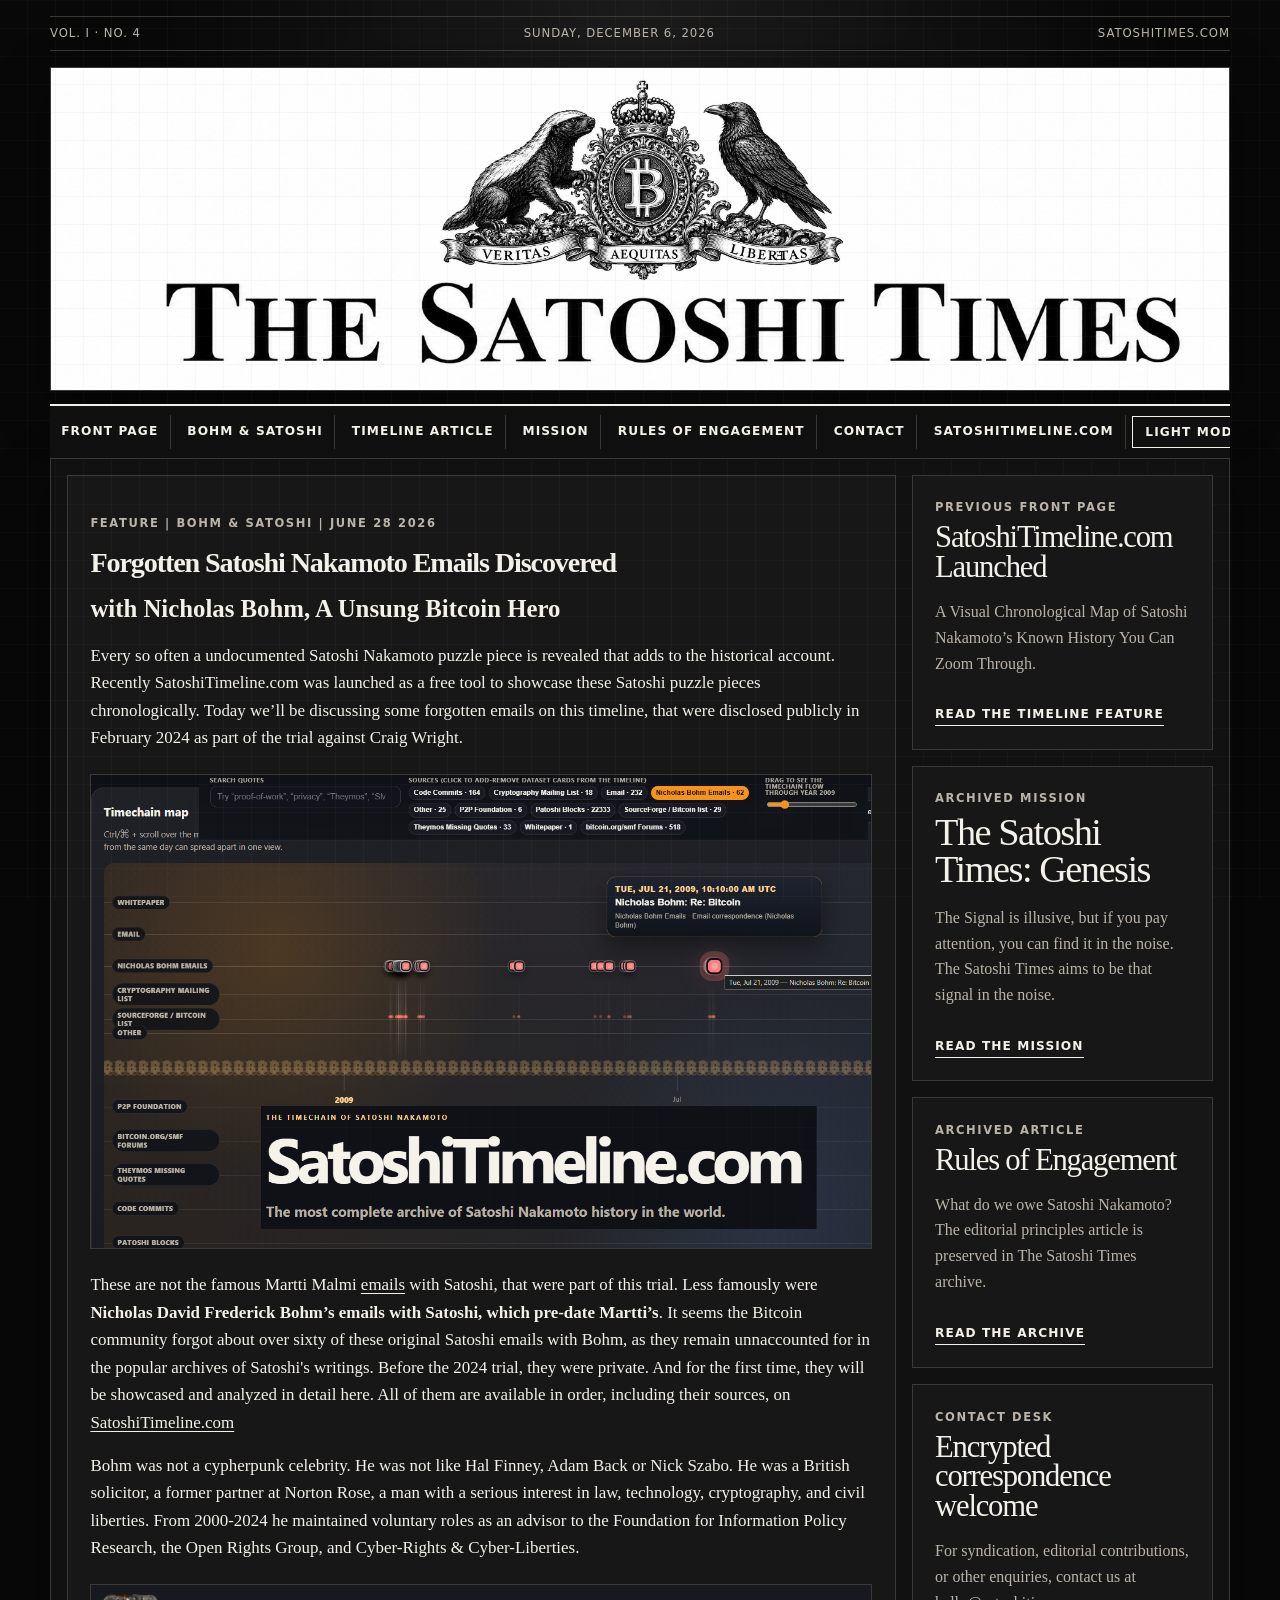
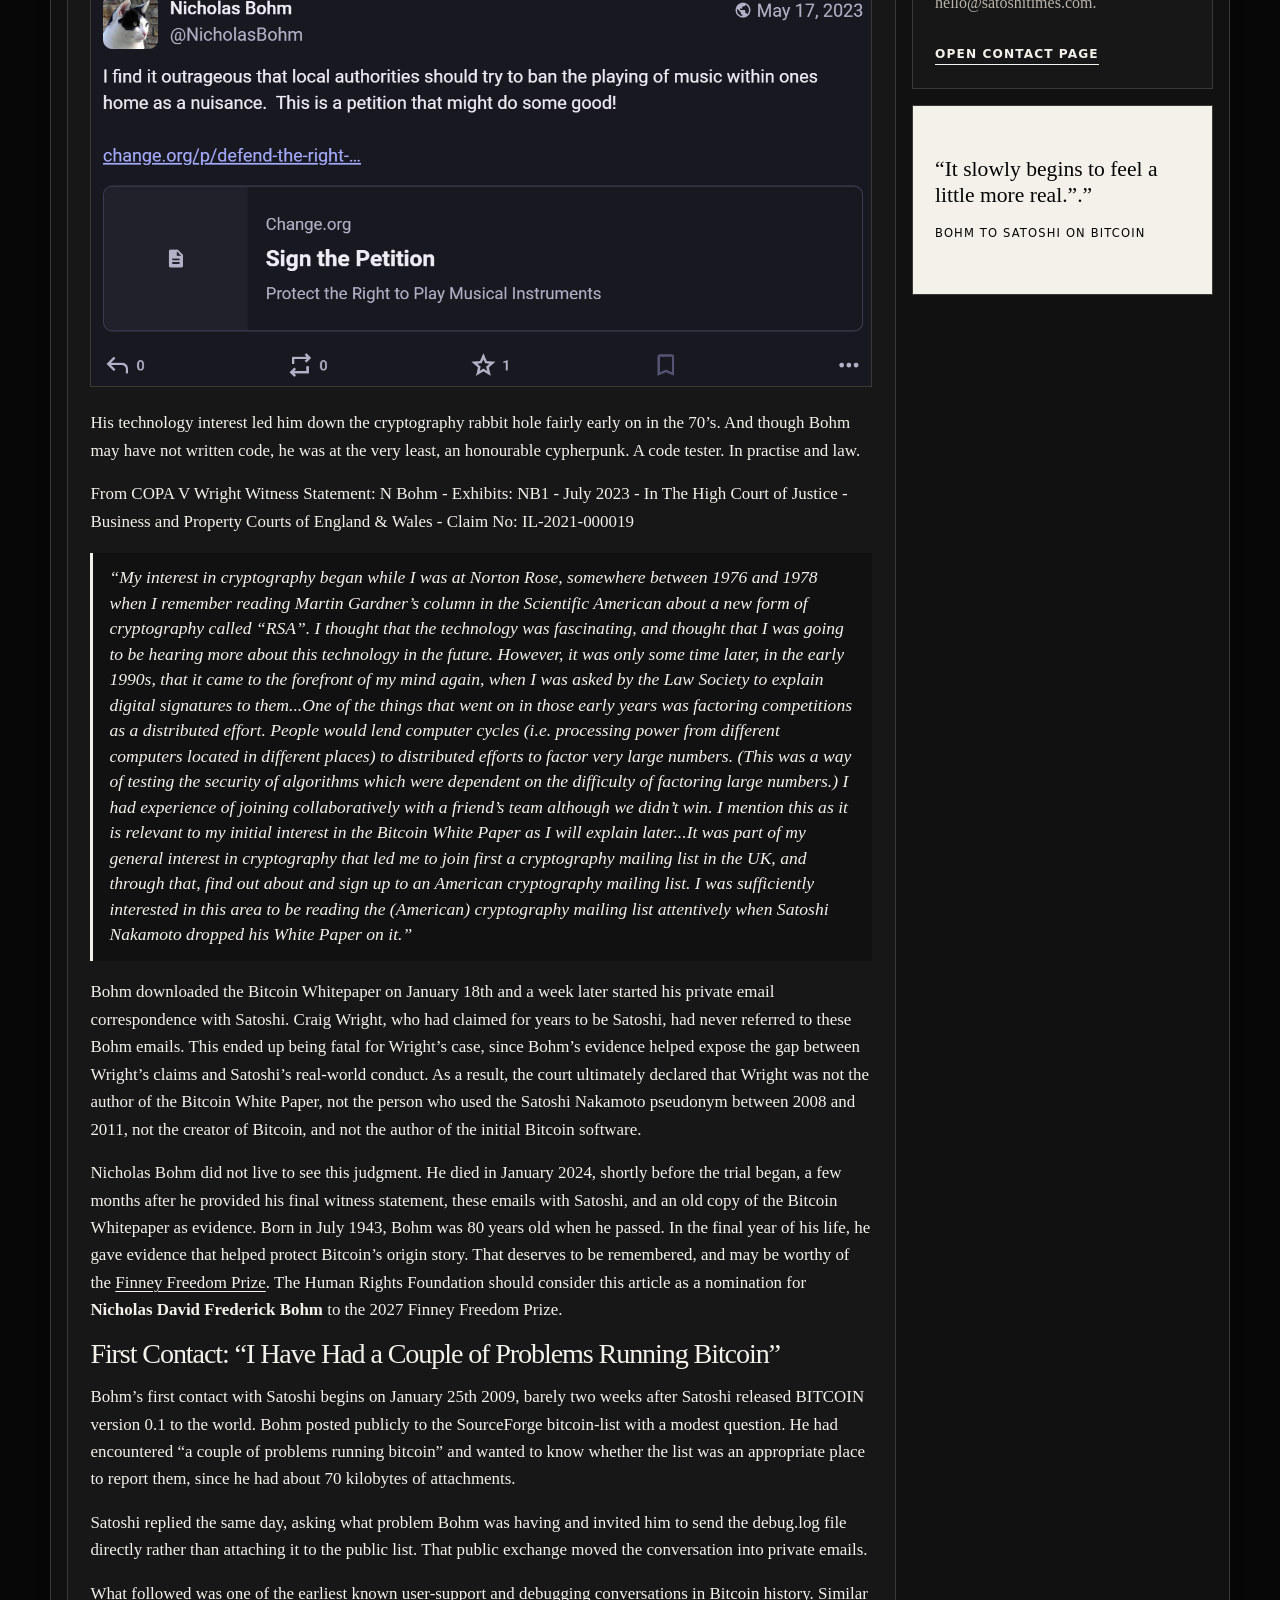
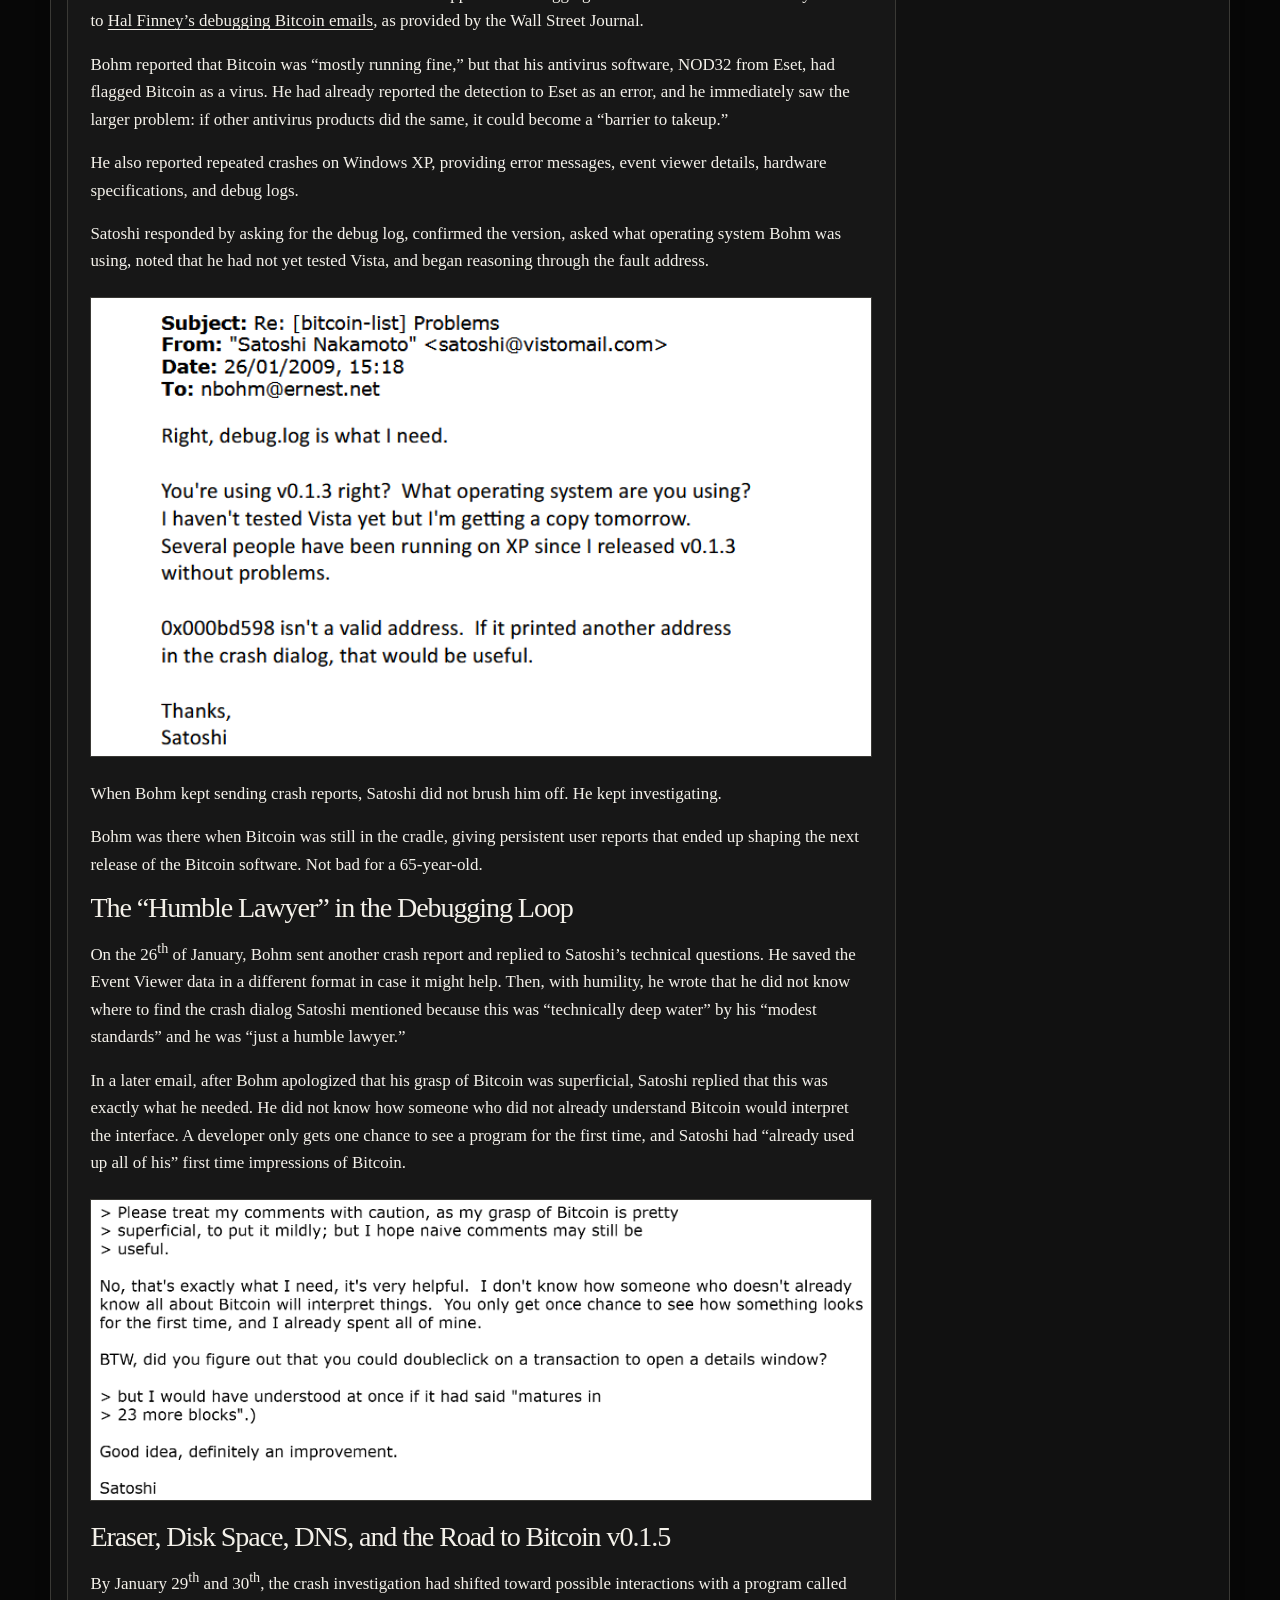
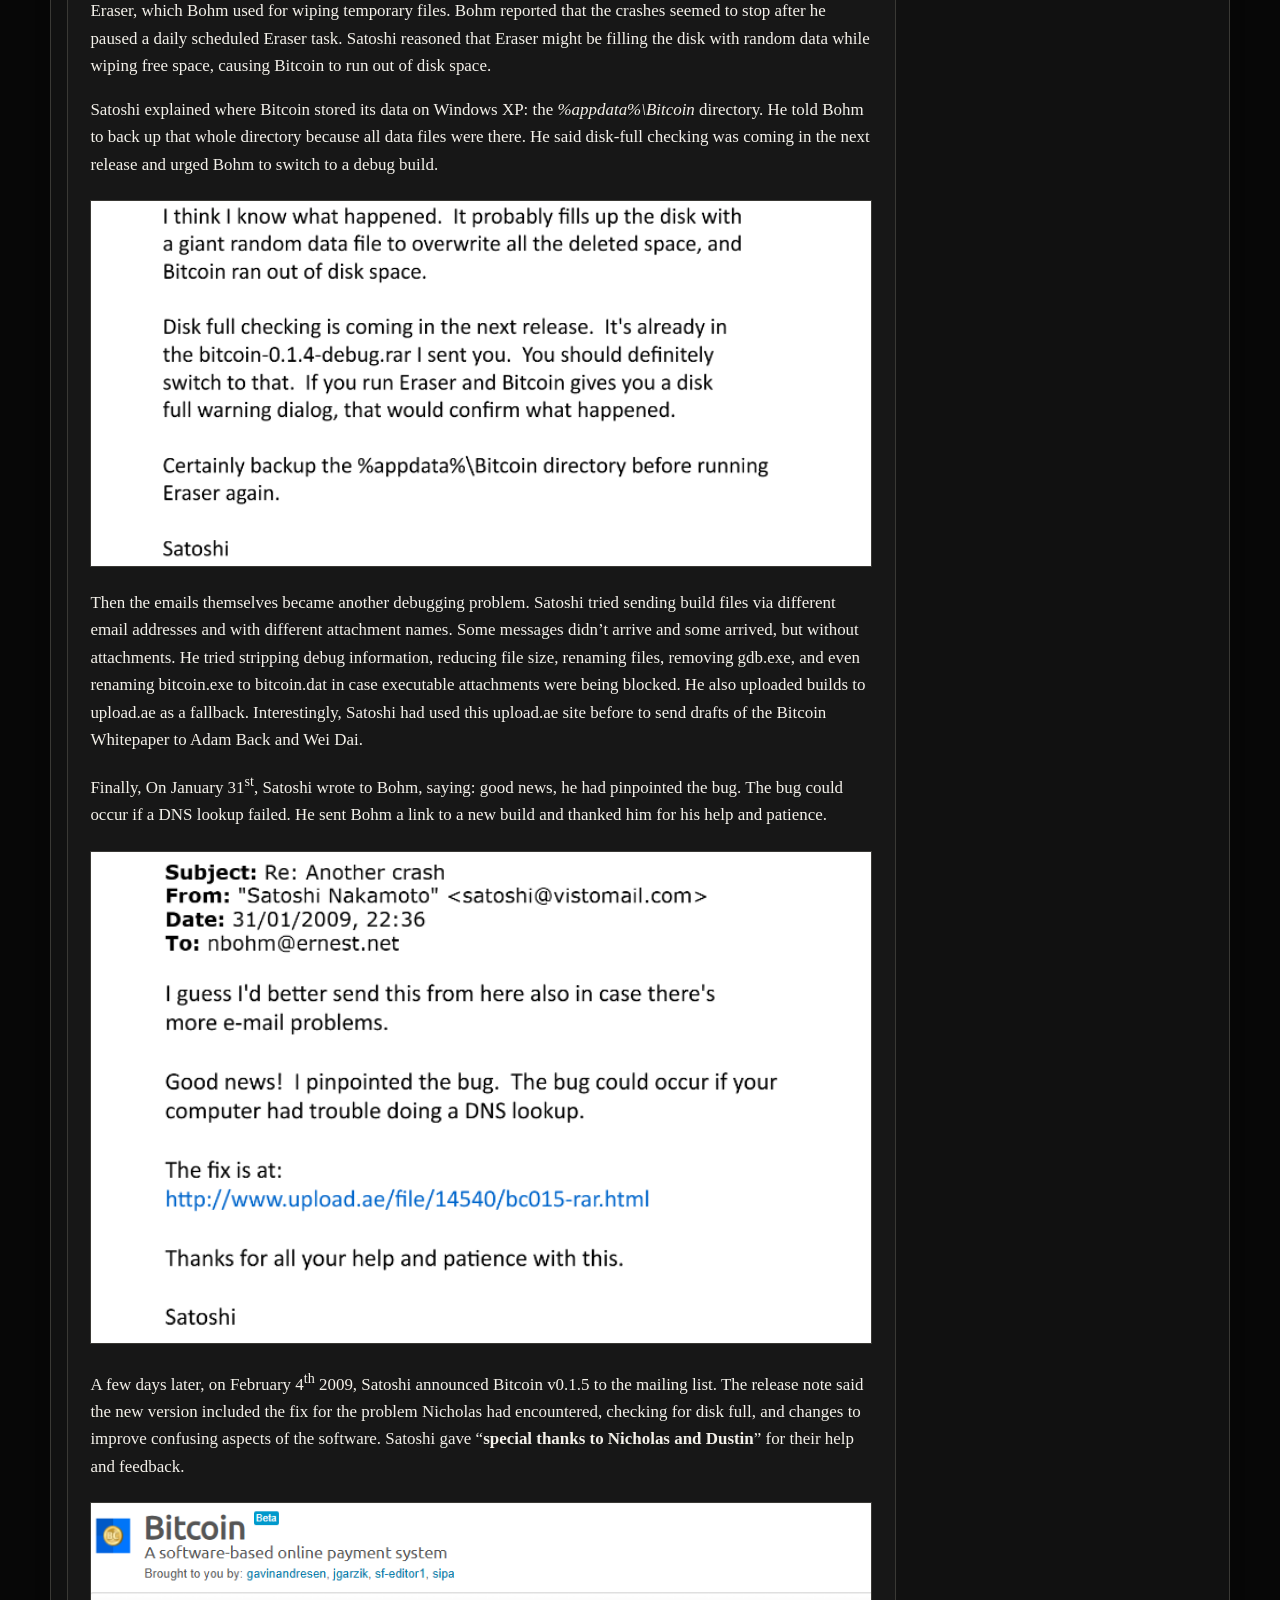
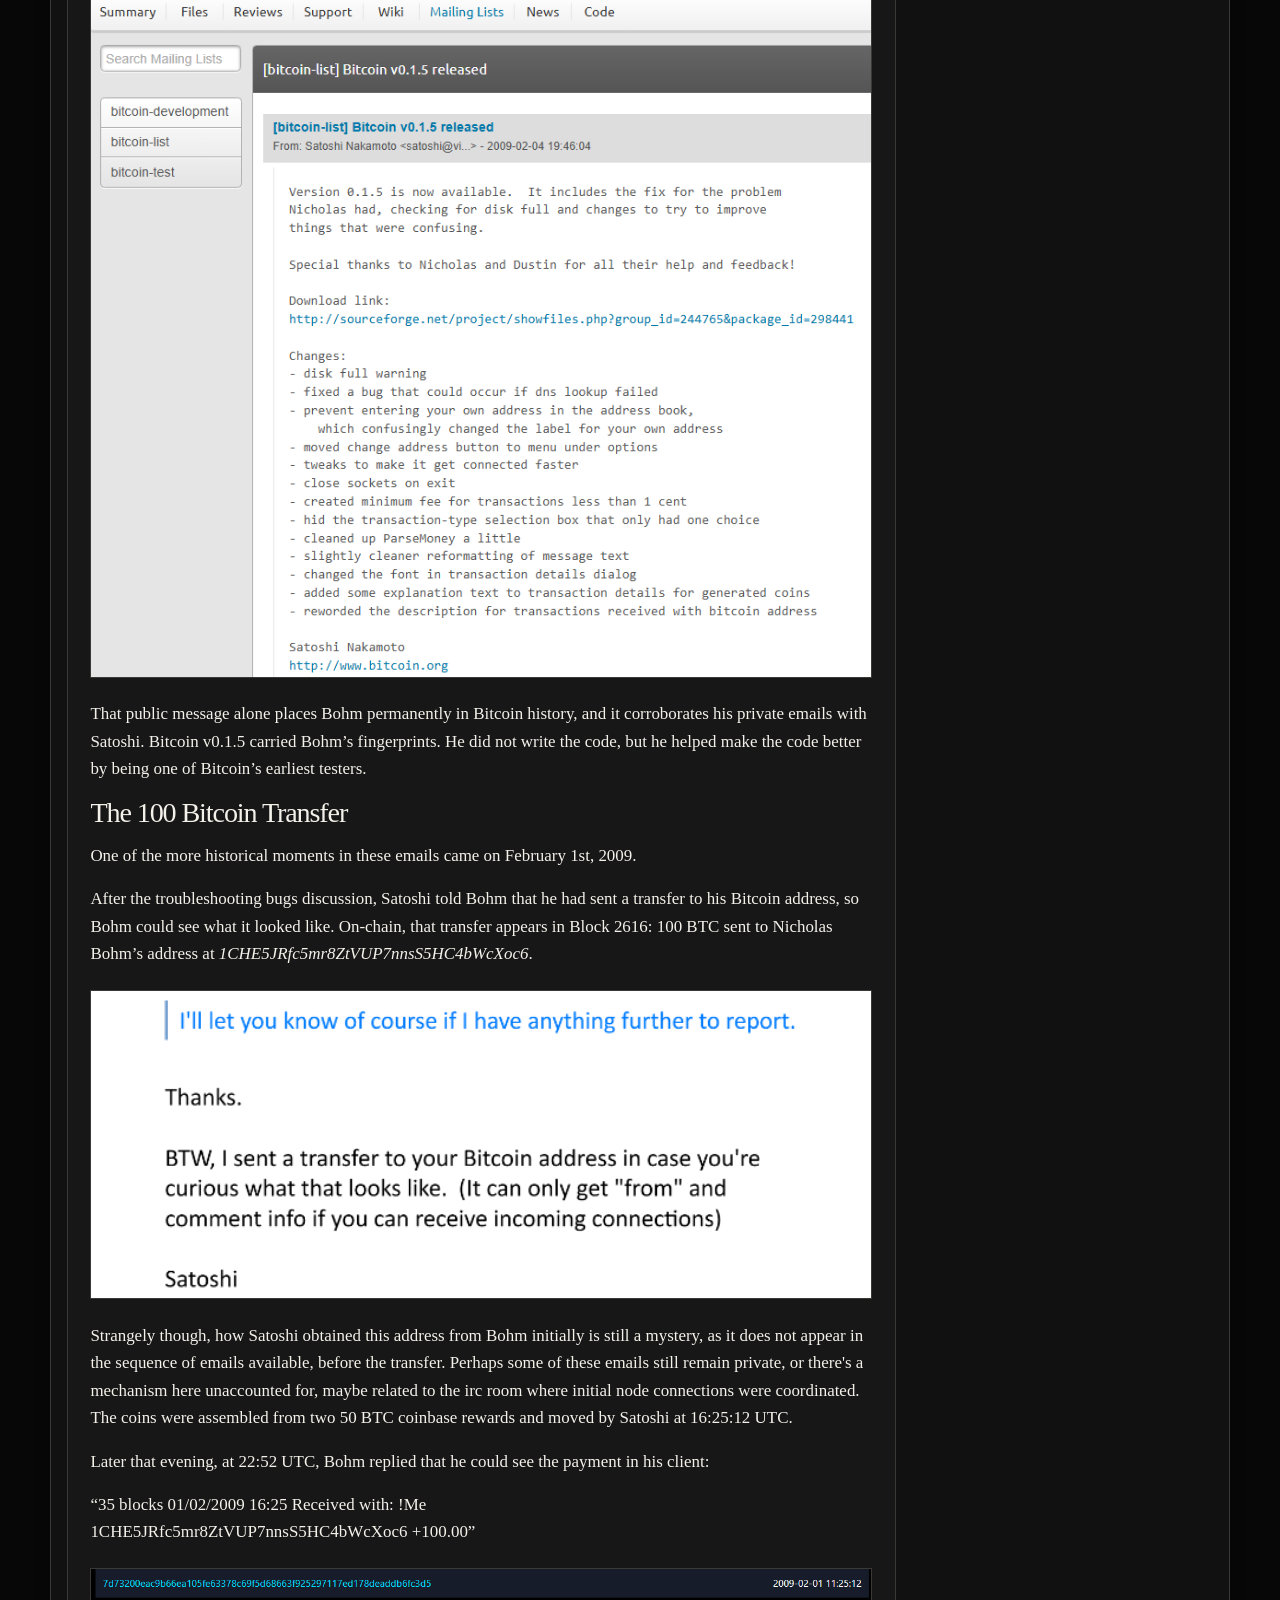
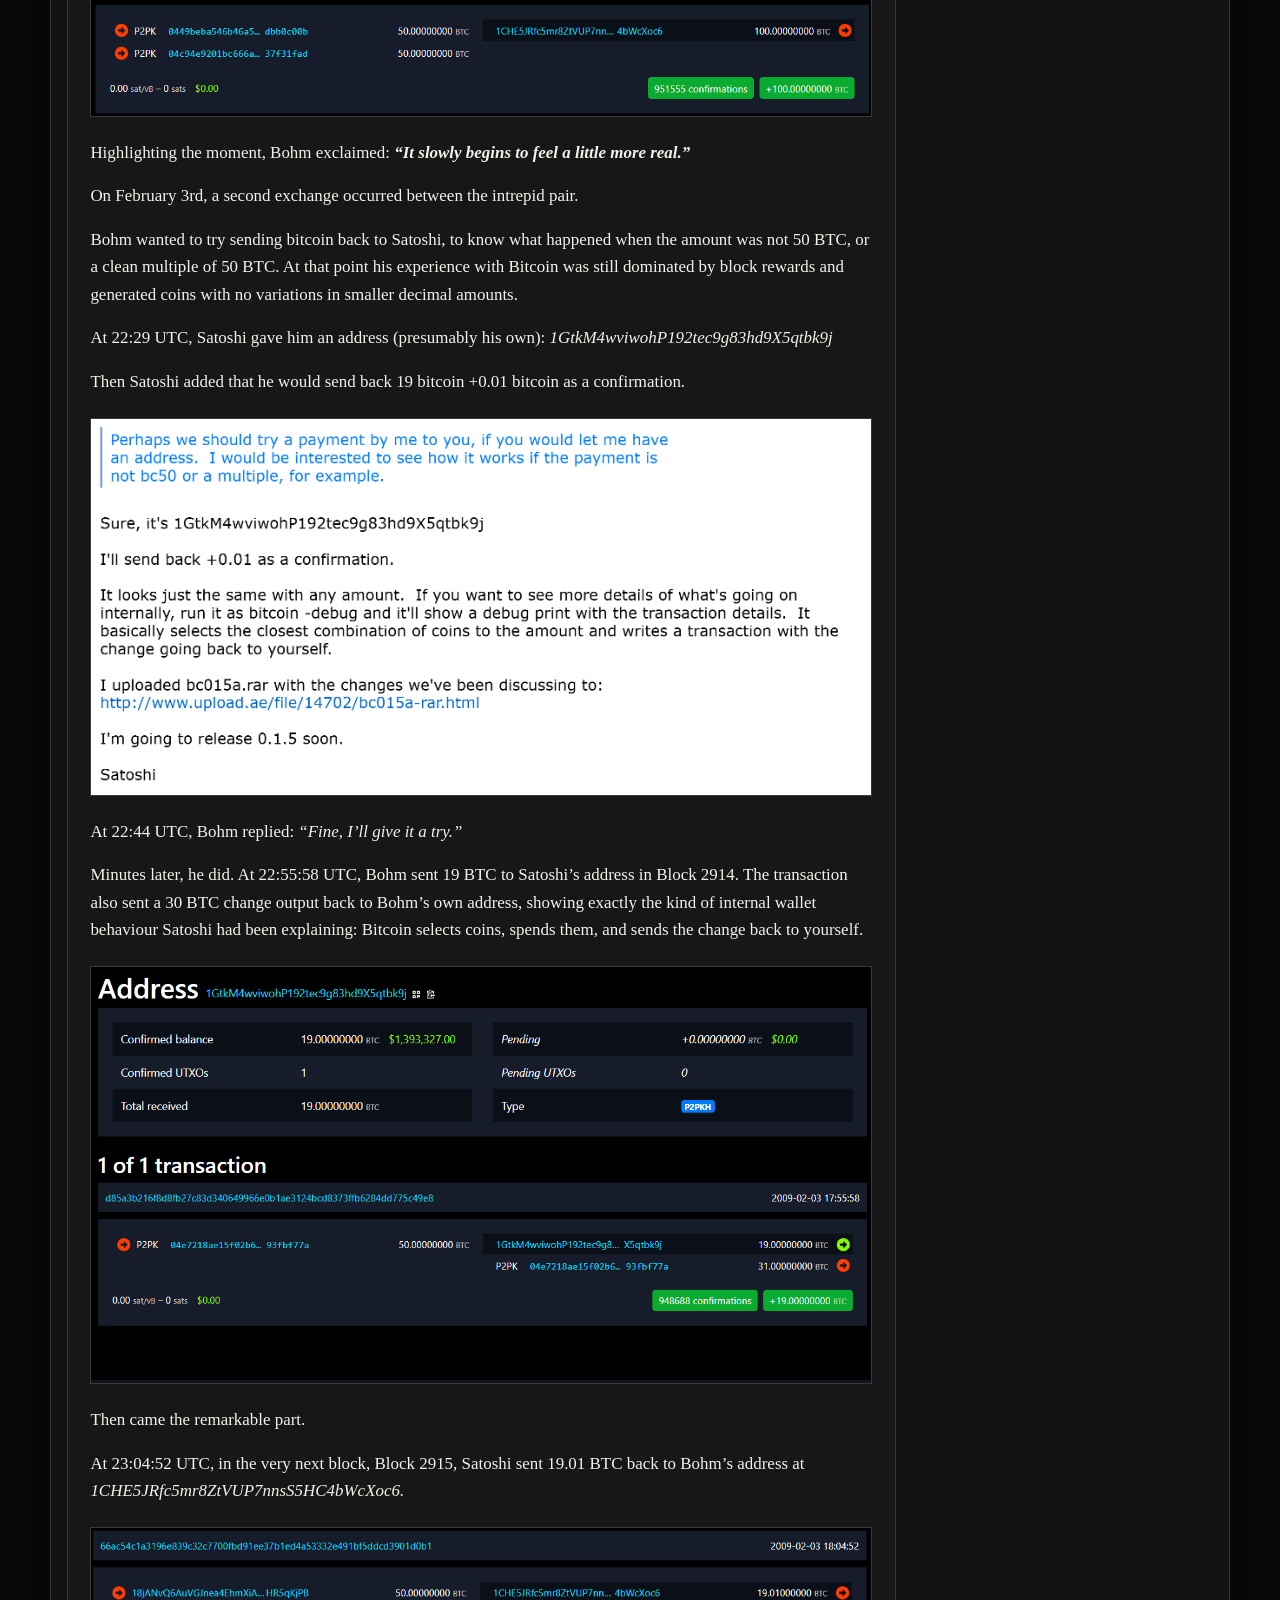
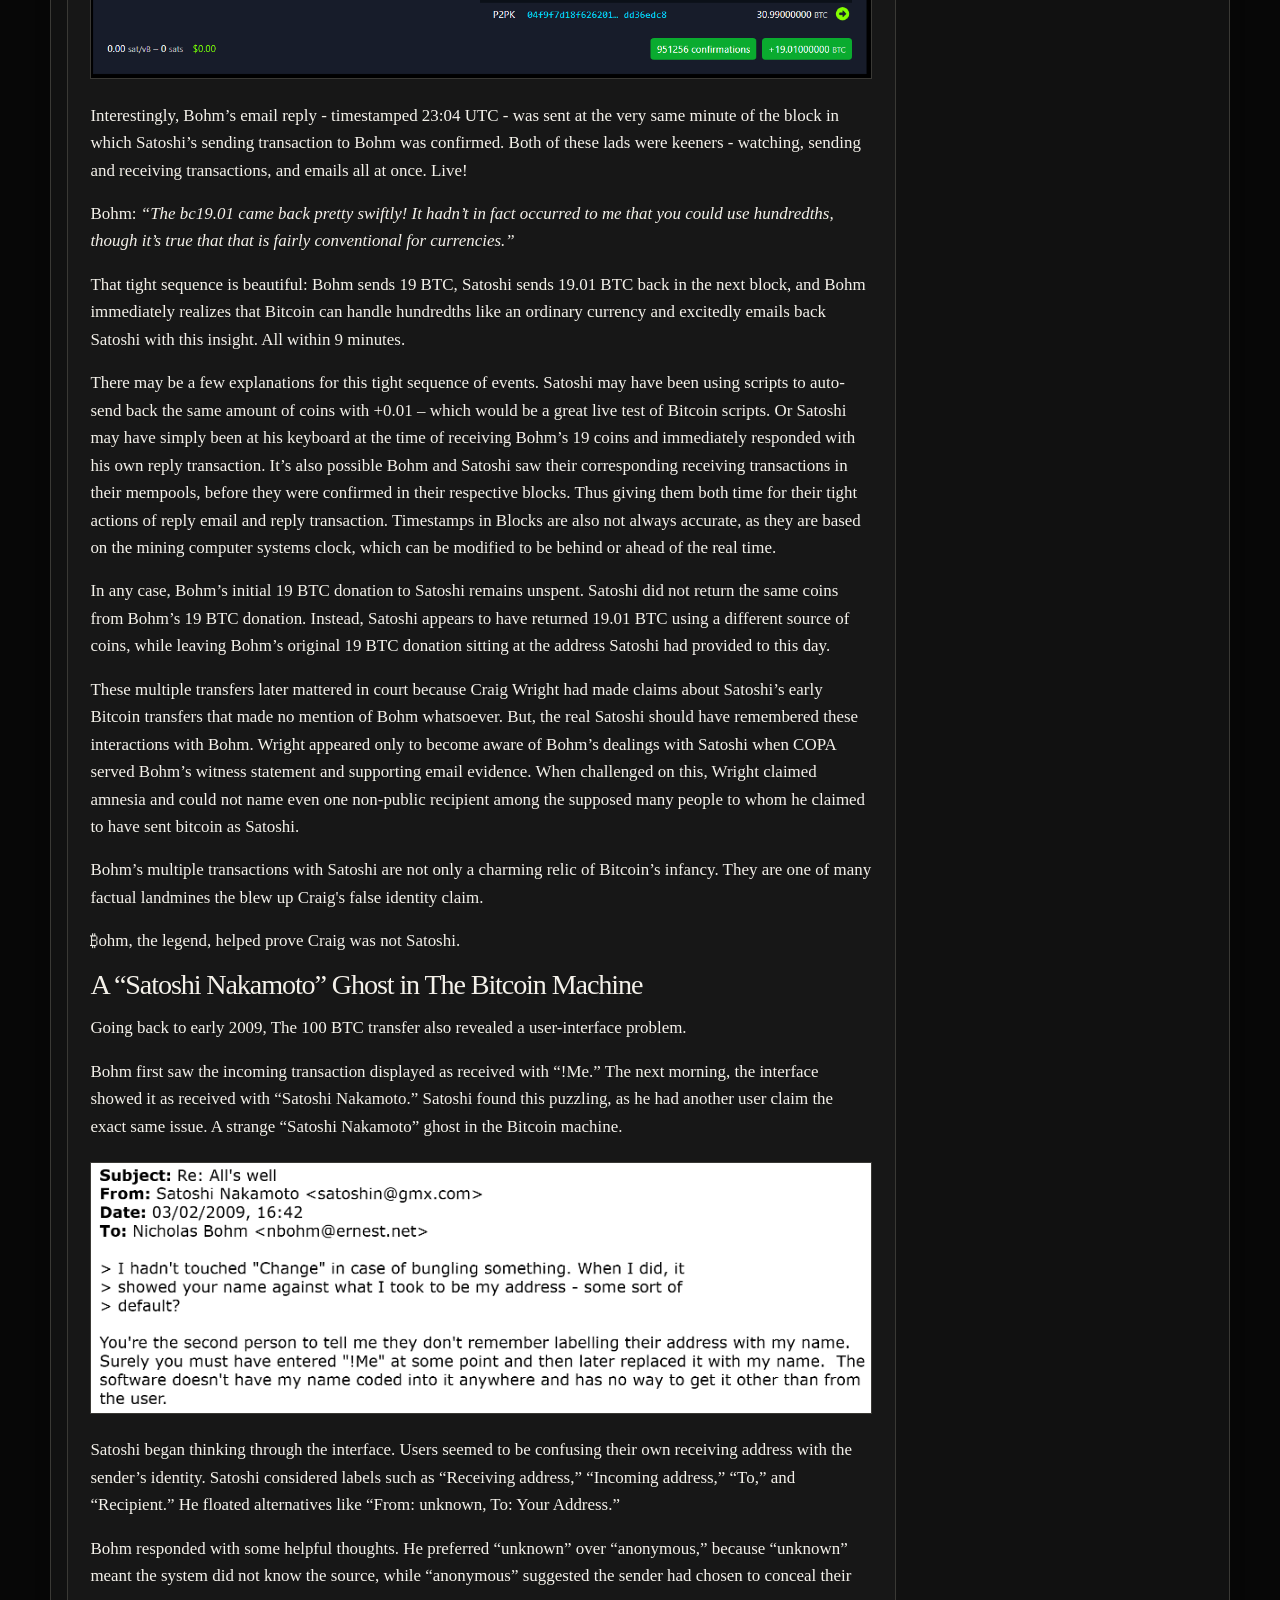
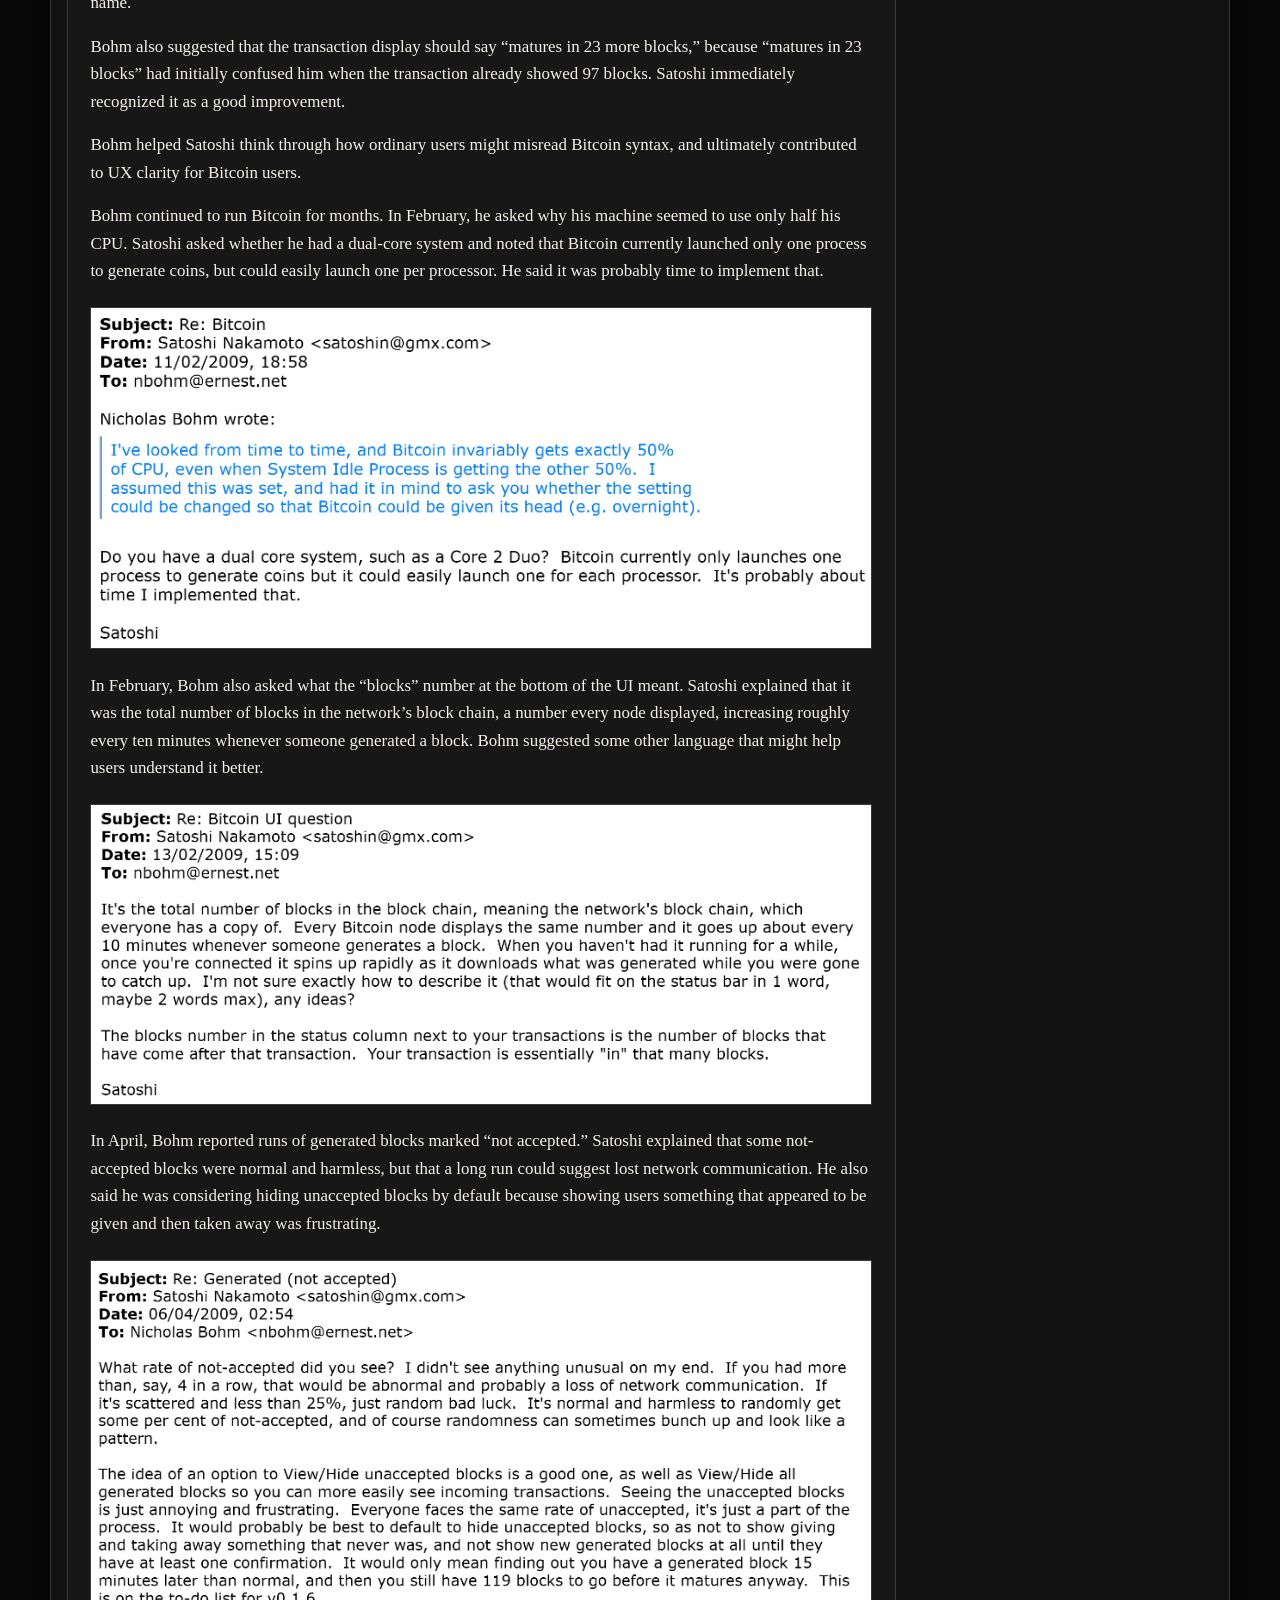
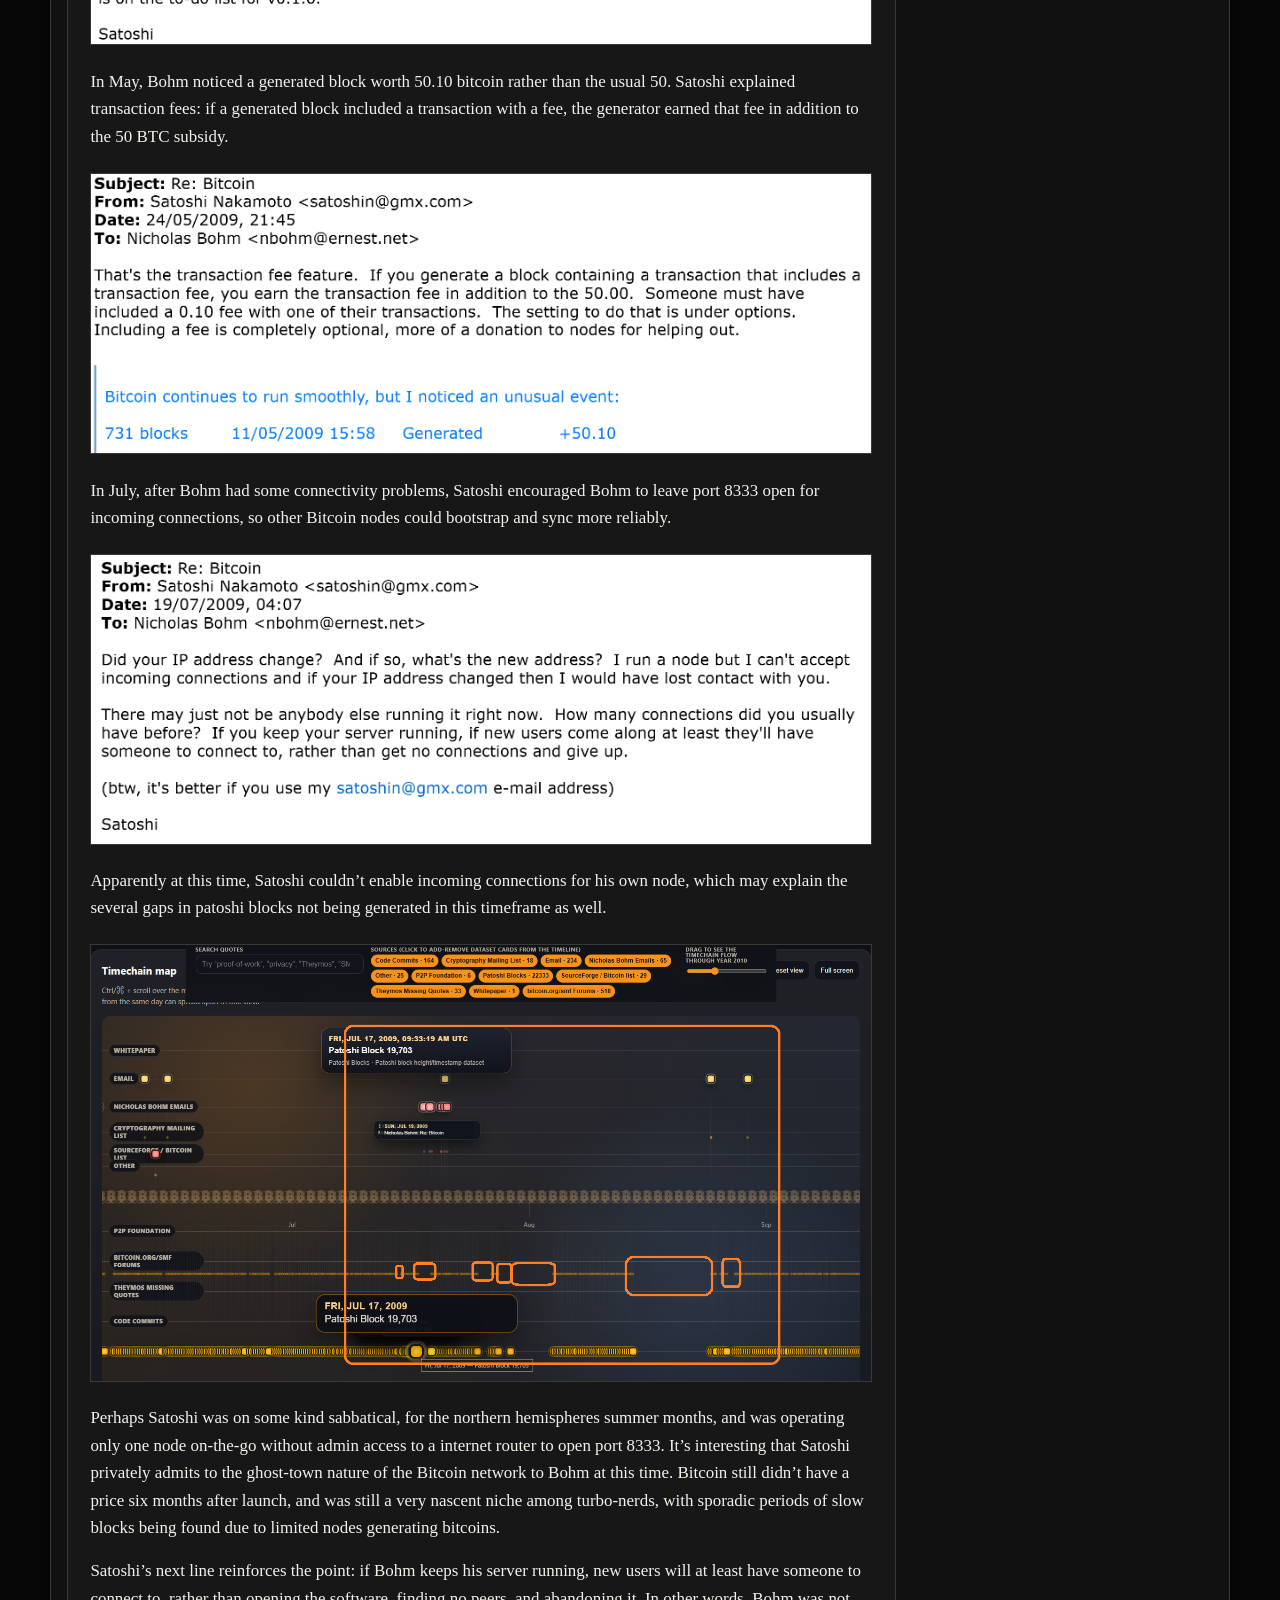
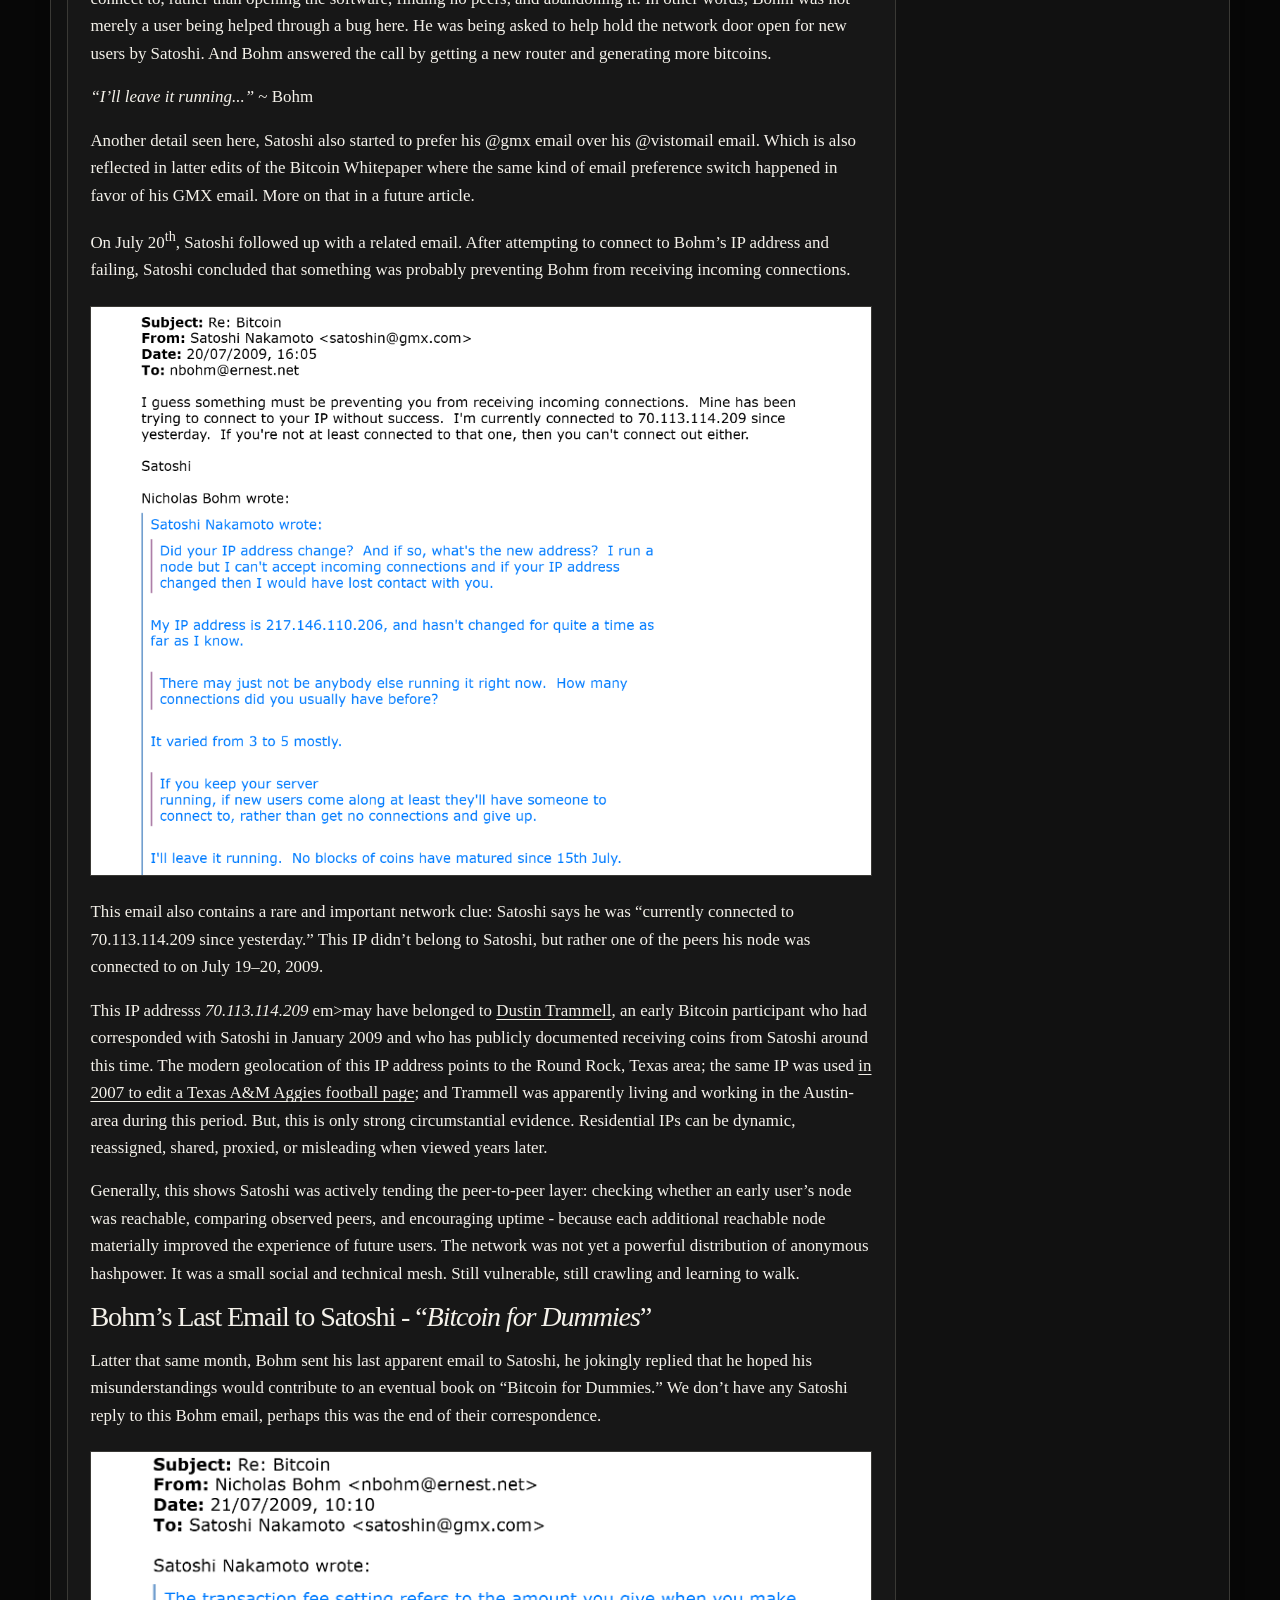
==== index.html @ 07834a34 "Fix HTML structure for IP address paragraph Corrected HTML formatting and removed duplicate tags." ====
<!doctype html>
<html lang="en" data-theme="dark">
<head>
  <meta charset="utf-8" />
  <meta name="viewport" content="width=device-width, initial-scale=1" />
  <title>Forgotten Satoshi Nakamoto Emails Discovered with Nicholas Bohm, A Unsung Bitcoin Hero — The Satoshi Times</title>
  <meta name="description" content="The Satoshi Times explores Nicholas Bohm’s forgotten emails with Satoshi Nakamoto, early Bitcoin debugging, and Bohm’s role in Bitcoin history." />
  <link rel="stylesheet" href="styles.css" />
</head>
<body>
  <a class="skip-link" href="#main">Skip to content</a>

  <header class="site-header">
    <div class="utility-bar" aria-label="Edition details">
      <span>Vol. I · No. 4</span>
      <span id="today">Live Edition</span>
      <span>SatoshiTimes.com</span>
    </div>

    <div class="masthead" aria-label="The Satoshi Times masthead">
      <img src="assets/satoshi-times-banner.jpg" alt="The Satoshi Times banner with the motto Veritas Aequitas LiberƎtas" />
    </div>

    <nav class="section-nav" aria-label="Newspaper sections">
      <a href="./" aria-current="page">Front Page</a>
      <a href="bohm/">Bohm &amp; Satoshi</a>
      <a href="timeline/">Timeline Article</a>
      <a href="mission/">Mission</a>
      <a href="rules.html">Rules of Engagement</a>
      <a href="contact/">Contact</a>
      <a href="https://satoshitimeline.com/" target="_blank" rel="noopener">SatoshiTimeline.com</a>
      <button id="themeToggle" class="theme-toggle" type="button" aria-label="Toggle light and dark mode">Light mode</button>
    </nav>
  </header>

  <main id="main" class="page-shell">
    <section class="headline-grid front-page-grid" aria-label="Lead story">
      <article id="lead" class="lead-story article-card prose longform-article">
        <p class="kicker">Feature | Bohm &amp; Satoshi | June 28 2026</p>
        <h3><b>Forgotten Satoshi Nakamoto Emails Discovered </b></h3>
        <p class="dek"><b>with Nicholas Bohm, A Unsung Bitcoin Hero</b></p>
        <p>Every so often a undocumented Satoshi Nakamoto puzzle piece is revealed that adds
to the historical account. Recently SatoshiTimeline.com was launched as
a free tool to showcase these Satoshi puzzle pieces chronologically. Today we’ll
be discussing some forgotten emails on this timeline, that
were disclosed publicly in February 2024 as part of the trial against
Craig Wright. </p>
        <figure class="article-figure">
          <img alt="Bohm and Satoshi article image 1" loading="lazy" src="assets/bohm/bohm-satoshi-01.png"/>
        </figure>
        <p>These are not the famous Martti Malmi <a href="https://mmalmi.github.io/satoshi/" rel="noopener" target="_blank"> emails</a> with
Satoshi, that were part of this trial. Less
famously were <strong>Nicholas David Frederick Bohm’s emails with
Satoshi, which pre-date Martti’s</strong>. It seems the Bitcoin
community forgot about over sixty of these original Satoshi emails with
Bohm, as they remain unnaccounted for in the popular archives of Satoshi's writings. Before the 2024 trial, they were private. And for the first time,
they will be showcased and analyzed in detail here. All of them are
available in order, including their sources, on <a href="https://SatoshiTimeline.com/" rel="noopener" target="_blank">SatoshiTimeline.com</a></p>
        <p>Bohm was not a cypherpunk celebrity. He was not like Hal Finney, Adam
Back or Nick Szabo. He was a British solicitor, a former partner at
Norton Rose, a man with a serious interest in law, technology,
cryptography, and civil liberties. From 2000-2024 he maintained
voluntary roles as an advisor to the Foundation for Information Policy
Research, the Open Rights Group, and Cyber-Rights &amp; Cyber-Liberties.</p>
        <figure class="article-figure">
          <img alt="Bohm and Satoshi article image 1" loading="lazy" src="assets/bohm/bohmcat.png"/>
        </figure>   
       <p>His technology interest led him down the cryptography rabbit hole fairly
early on in the 70’s. And though Bohm may have not written code, he was
at the very least, an honourable cypherpunk. A code tester. In practise
and law.</p>
        <p>From COPA V Wright Witness Statement: N Bohm - Exhibits: NB1 - July
2023 - In The High Court of Justice - Business and Property Courts of England &amp; Wales - Claim No: IL-2021-000019</p>
        <blockquote><em>“My interest in cryptography began while I was at Norton Rose,
somewhere between 1976 and 1978 when I remember reading Martin Gardner’s
column in the Scientific American about a new form of cryptography
called “RSA”. I thought that the technology was fascinating, and thought
that I was going to be hearing more about this technology in the future.
However, it was only some time later, in the early 1990s, that it came
to the forefront of my mind again, when I was asked by the Law Society
to explain digital signatures to them...One of the things that went on
in those early years was factoring competitions as a distributed effort.
People would lend computer cycles (i.e. processing power from different
computers located in different places) to distributed efforts to factor
very large numbers. (This was a way of testing the security of
algorithms which were dependent on the difficulty of factoring large
numbers.) I had experience of joining collaboratively with a friend’s
team although we didn’t win. I mention this as it is relevant to my
initial interest in the Bitcoin White Paper as I will explain later...It
was part of my general interest in cryptography that led me to join
first a cryptography mailing list in the UK, and through that, find out
about and sign up to an American cryptography mailing list. I was
sufficiently interested in this area to be reading the (American)
cryptography mailing list attentively when Satoshi Nakamoto dropped his
White Paper on it.” </em></blockquote>
        <p>Bohm downloaded the Bitcoin Whitepaper on January 18th and a week later started his private email correspondence with Satoshi. Craig Wright, who had claimed for years to be Satoshi, had
never referred to these Bohm emails. This ended up being fatal for Wright’s
case, since Bohm’s evidence helped expose the gap between Wright’s
claims and Satoshi’s real-world conduct. As a result, the court
ultimately declared that Wright was not the author of the Bitcoin White
Paper, not the person who used the Satoshi Nakamoto pseudonym between
2008 and 2011, not the creator of Bitcoin, and not the author of the
initial Bitcoin software.</p>
        <p>Nicholas Bohm did not live to see this judgment. He died in January
2024, shortly before the trial began, a few months after he provided his
final witness statement, these emails with Satoshi, and an old copy of
the Bitcoin Whitepaper as evidence. Born in July 1943, Bohm was 80 years
old when he passed. In the final year of his life, he gave evidence that
helped protect Bitcoin’s origin story. That deserves to be remembered,
and may be worthy of the <a href="https://hrf.org/program/financial-freedom/finney-prize/" rel="noopener" target="_blank">Finney
Freedom Prize</a>. The Human Rights Foundation should consider this
article as a nomination for <strong>Nicholas David Frederick Bohm
</strong>to the 2027 Finney Freedom Prize.</p>
        <h3 id="first-contact-i-have-had-a-couple-of-problems-running-bitcoin">First
Contact: “I Have Had a Couple of Problems Running Bitcoin”</h3>
        <p>Bohm’s first contact with Satoshi begins on January 25th 2009, barely
two weeks after Satoshi released BITCOIN version 0.1 to the world. Bohm
posted publicly to the SourceForge bitcoin-list with a modest question.
He had encountered “a couple of problems running bitcoin” and wanted to
know whether the list was an appropriate place to report them, since he
had about 70 kilobytes of attachments.</p>
        <p>Satoshi replied the same day, asking what problem Bohm was having and
invited him to send the debug.log file directly rather than attaching it
to the public list. That public exchange moved the conversation into
private emails.</p>
        <p>What followed was one of the earliest known user-support and
debugging conversations in Bitcoin history. Similar to <a href="https://www.wsj.com/public/resources/documents/finneynakamotoemails.pdf" rel="noopener" target="_blank">Hal
Finney’s debugging Bitcoin emails</a>, as provided by the Wall Street
Journal.</p>
        <p>Bohm reported that Bitcoin was “mostly running fine,” but that his
antivirus software, NOD32 from Eset, had flagged Bitcoin as a virus. He
had already reported the detection to Eset as an error, and he
immediately saw the larger problem: if other antivirus products did the
same, it could become a “barrier to takeup.”</p>
        <p>He also reported repeated crashes on Windows XP, providing error
messages, event viewer details, hardware specifications, and debug logs.
</p>
        <p>Satoshi responded by asking for the debug log, confirmed the version,
asked what operating system Bohm was using, noted that he had not yet
tested Vista, and began reasoning through the fault address. </p>
        <figure class="article-figure">
          <img alt="Bohm and Satoshi article image 2" loading="lazy" src="assets/bohm/bohm-satoshi-02.png"/>
        </figure>
        <p>When Bohm kept sending crash reports, Satoshi did not brush him off.
He kept investigating.</p>
        <p>Bohm was there when Bitcoin was still in the cradle, giving
persistent user reports that ended up shaping the next release of the
Bitcoin software. Not bad for a 65-year-old.</p>
        <h3 id="the-humble-lawyer-in-the-debugging-loop">The “Humble Lawyer” in
the Debugging Loop</h3>
        <p>On the 26<sup>th</sup> of January, Bohm sent another crash report and
replied to Satoshi’s technical questions. He saved
the Event Viewer data in a different format in case it might help. Then,
with humility, he wrote that he did not know where to find the crash
dialog Satoshi mentioned because this was “technically deep water” by
his “modest standards” and he was “just a humble lawyer.”</p>
        <p>In a later email, after Bohm apologized that his grasp of Bitcoin was
superficial, Satoshi replied that this was exactly what he needed. He
did not know how someone who did not already understand Bitcoin would
interpret the interface. A developer only gets one chance to see a
program for the first time, and Satoshi had “already used up all of his”
first time impressions of Bitcoin.</p>
        <figure class="article-figure">
          <img alt="Bohm and Satoshi article image 3" loading="lazy" src="assets/bohm/bohm-satoshi-03.png"/>
        </figure>
        <h3 id="eraser-disk-space-dns-and-the-road-to-bitcoin-v0.1.5">Eraser,
Disk Space, DNS, and the Road to Bitcoin v0.1.5</h3>
        <p>By January 29<sup>th</sup> and 30<sup>th</sup>, the crash investigation had
shifted toward possible interactions with a program called Eraser, which
Bohm used for wiping temporary files. Bohm reported that the crashes
seemed to stop after he paused a daily scheduled Eraser task. Satoshi
reasoned that Eraser might be filling the disk with random data while
wiping free space, causing Bitcoin to run out of disk space.</p>
        <p>Satoshi explained where Bitcoin stored its data on Windows XP: the
<em>%appdata%\Bitcoin</em> directory. He told Bohm to back up that whole
directory because all data files were there. He said disk-full checking
was coming in the next release and urged Bohm to switch to a debug
build.</p>
        <figure class="article-figure">
          <img alt="Bohm and Satoshi article image 4" loading="lazy" src="assets/bohm/bohm-satoshi-04.png"/>
        </figure>
        <p>Then the emails themselves became another debugging problem. Satoshi
tried sending build files via different email addresses and with
different attachment names. Some messages didn’t arrive and some
arrived, but without attachments. He tried stripping debug information,
reducing file size, renaming files, removing gdb.exe, and even renaming
bitcoin.exe to bitcoin.dat in case executable attachments were being
blocked. He also uploaded builds to upload.ae as a fallback.
Interestingly, Satoshi had used this upload.ae site before to send
drafts of the Bitcoin Whitepaper to Adam Back and Wei Dai.</p>
        <p>Finally, On January 31<sup>st</sup>, Satoshi wrote to Bohm, saying:
good news, he had pinpointed the bug. The bug could occur if a DNS
lookup failed. He sent Bohm a link to a new build and thanked him for
his help and patience.</p>
        <figure class="article-figure">
          <img alt="Bohm and Satoshi article image 5" loading="lazy" src="assets/bohm/bohm-satoshi-05.png"/>
        </figure>
        <p>A few days later, on February 4<sup>th</sup> 2009, Satoshi announced
Bitcoin v0.1.5 to the mailing list. The release note said the new
version included the fix for the problem Nicholas had encountered,
checking for disk full, and changes to improve confusing aspects of the
software. Satoshi gave “<strong>special thanks to Nicholas and
Dustin</strong>” for their help and feedback.</p>
        <figure class="article-figure">
          <img alt="Bohm and Satoshi article image 6" loading="lazy" src="assets/bohm/bohm-satoshi-06.png"/>
        </figure>
        <p>That public message alone places Bohm permanently in Bitcoin history,
and it corroborates his private emails with Satoshi. Bitcoin v0.1.5
carried Bohm’s fingerprints. He did not write the code, but he helped
make the code better by being one of Bitcoin’s earliest testers.</p>
        <h3 id="the-100-bitcoin-transfer">The 100 Bitcoin Transfer</h3>
        <p>One of the more historical moments in these emails came on February
1st, 2009.</p>
        <p>After the troubleshooting bugs discussion, Satoshi told Bohm that he
had sent a transfer to his Bitcoin address, so Bohm could see what it
looked like. On-chain, that transfer appears in Block 2616: 100 BTC sent
to Nicholas Bohm’s address at
<em>1CHE5JRfc5mr8ZtVUP7nnsS5HC4bWcXoc6</em>. </p>
        <figure class="article-figure">
          <img alt="Bohm and Satoshi article image 7" loading="lazy" src="assets/bohm/bohm-satoshi-07.png"/>
        </figure>
        <p>Strangely though, how Satoshi obtained this address from Bohm
initially is still a mystery, as it does not appear in the sequence of
emails available, before the transfer. Perhaps some of these emails
still remain private, or there's a mechanism here unaccounted for, maybe related to the irc room where initial node connections were coordinated. The
coins were assembled from two 50 BTC coinbase rewards and moved by
Satoshi at 16:25:12 UTC.</p>
        <p>Later that evening, at 22:52 UTC, Bohm replied that he could see the
payment in his client:</p>
        <p>“35 blocks 01/02/2009 16:25 Received with: !Me<br/>
1CHE5JRfc5mr8ZtVUP7nnsS5HC4bWcXoc6 +100.00”</p>
        <figure class="article-figure">
          <img alt="Bohm and Satoshi article image 8" loading="lazy" src="assets/bohm/bohm-satoshi-08.png"/>
        </figure>
        <p>Highlighting the moment, Bohm exclaimed: <em><strong>“It slowly
begins to feel a little more real.”</strong></em></p>
        <p>On February 3rd, a second exchange occurred between the intrepid
pair.</p>
        <p>Bohm wanted to try sending bitcoin back to Satoshi, to know what
happened when the amount was not 50 BTC, or a clean multiple of 50 BTC.
At that point his experience with Bitcoin was still dominated by block
rewards and generated coins with no variations in smaller decimal
amounts.</p>
        <p>At 22:29 UTC, Satoshi gave him an address (presumably his own):
<em>1GtkM4wviwohP192tec9g83hd9X5qtbk9j</em> </p>
        <p>Then Satoshi added that he would send back 19 bitcoin +0.01 bitcoin
as a confirmation.</p>
        <figure class="article-figure">
          <img alt="Bohm and Satoshi article image 9" loading="lazy" src="assets/bohm/bohm-satoshi-09.png"/>
        </figure>
        <p>At 22:44 UTC, Bohm replied: <em>“Fine, I’ll give it a try.”</em></p>
        <p>Minutes later, he did. At 22:55:58 UTC, Bohm sent 19 BTC to Satoshi’s
address in Block 2914. The transaction also sent a 30 BTC change output
back to Bohm’s own address, showing exactly the kind of internal wallet
behaviour Satoshi had been explaining: Bitcoin selects coins, spends
them, and sends the change back to yourself.</p>
        <figure class="article-figure">
          <img alt="Bohm and Satoshi article image 10" loading="lazy" src="assets/bohm/bohm-satoshi-10.png"/>
        </figure>
        <p>Then came the remarkable part.</p>
        <p>At 23:04:52 UTC, in the very next block, Block 2915, Satoshi sent
19.01 BTC back to Bohm’s address at
<em>1CHE5JRfc5mr8ZtVUP7nnsS5HC4bWcXoc6.</em></p>
        <figure class="article-figure">
          <img alt="Bohm and Satoshi article image 11" loading="lazy" src="assets/bohm/bohm-satoshi-11.png"/>
        </figure>
        <p>Interestingly, Bohm’s email reply - timestamped 23:04 UTC - was sent
at the very same minute of the block in which Satoshi’s sending
transaction to Bohm was confirmed. Both of these lads were keeners -
watching, sending and receiving transactions, and emails all at once.
Live! </p>
        <p>Bohm: <em>“The bc19.01 came back pretty swiftly! It hadn’t in fact
occurred to me that you could use hundredths, though it’s true that that
is fairly conventional for currencies.”</em></p>
        <p>That tight sequence is beautiful: Bohm sends 19 BTC, Satoshi sends
19.01 BTC back in the next block, and Bohm immediately realizes that
Bitcoin can handle hundredths like an ordinary currency and excitedly
emails back Satoshi with this insight. All within 9 minutes. </p>
        <p>There may be a few explanations for this tight sequence of events.
Satoshi may have been using scripts to auto-send back the same amount of
coins with +0.01 – which would be a great live test of Bitcoin scripts.
Or Satoshi may have simply been at his keyboard at the time of receiving
Bohm’s 19 coins and immediately responded with his own reply
transaction. It’s also possible Bohm and Satoshi saw their corresponding
receiving transactions in their mempools, before they were confirmed in
their respective blocks. Thus giving them both time for their tight
actions of reply email and reply transaction. Timestamps in Blocks are also not always accurate, as they are based on the mining computer systems clock, which can be modified to be behind or ahead of the real time.</p>
        <p>In any case, Bohm’s initial 19 BTC donation to Satoshi remains
unspent. Satoshi did not return the same coins from Bohm’s 19 BTC
donation. Instead, Satoshi appears to have returned 19.01 BTC using a
different source of coins, while leaving Bohm’s original 19 BTC donation
sitting at the address Satoshi had provided to this day.</p>
        <p>These multiple transfers later mattered in court because Craig Wright
had made claims about Satoshi’s early Bitcoin transfers that made no
mention of Bohm whatsoever. But, the real Satoshi should have remembered
these interactions with Bohm. Wright appeared only to become aware of
Bohm’s dealings with Satoshi when COPA served Bohm’s witness statement
and supporting email evidence. When challenged on this, Wright claimed
amnesia and could not name even one non-public recipient among the
supposed many people to whom he claimed to have sent bitcoin as
Satoshi.</p>
        <p>Bohm’s multiple transactions with Satoshi are not only a charming
relic of Bitcoin’s infancy. They are one of many factual landmines the
blew up Craig's false identity claim. </p>
        <p>₿ohm, the legend, helped prove Craig was not Satoshi. </p>
        <h3 id="a-satoshi-nakamoto-ghost-in-the-bitcoin-machine">A “Satoshi
Nakamoto” Ghost in The Bitcoin Machine</h3>
        <p>Going back to early 2009, The 100 BTC transfer also revealed a
user-interface problem.</p>
        <p>Bohm first saw the incoming transaction displayed as received with
“!Me.” The next morning, the interface showed it as received with
“Satoshi Nakamoto.” Satoshi found this puzzling, as he had another user
claim the exact same issue. A strange “Satoshi Nakamoto” ghost in the
Bitcoin machine. </p>
        <figure class="article-figure">
          <img alt="Bohm and Satoshi article image 12" loading="lazy" src="assets/bohm/bohm-satoshi-12.png"/>
        </figure>
        <p>Satoshi began thinking through the interface. Users seemed to be
confusing their own receiving address with the sender’s identity.
Satoshi considered labels such as “Receiving address,” “Incoming
address,” “To,” and “Recipient.” He floated alternatives like “From:
unknown, To: Your Address.”</p>
        <p>Bohm responded with some helpful thoughts. He preferred “unknown”
over “anonymous,” because “unknown” meant the system did not know the
source, while “anonymous” suggested the sender had chosen to conceal
their name.</p>
        <p>Bohm also suggested that the transaction display should say “matures
in 23 more blocks,” because “matures in 23 blocks” had initially
confused him when the transaction already showed 97 blocks. Satoshi
immediately recognized it as a good improvement. </p>
        <p>Bohm helped Satoshi think through how ordinary users might misread
Bitcoin syntax, and ultimately contributed to UX clarity for Bitcoin
users. </p>
        <p>Bohm continued to run Bitcoin for months. In February, he asked why
his machine seemed to use only half his CPU. Satoshi asked whether he
had a dual-core system and noted that Bitcoin currently launched only
one process to generate coins, but could easily launch one per
processor. He said it was probably time to implement that.</p>
        <figure class="article-figure">
          <img alt="Bohm and Satoshi article image 13" loading="lazy" src="assets/bohm/bohm-satoshi-13.png"/>
        </figure>
        <p>In February, Bohm also asked what the “blocks” number at the bottom
of the UI meant. Satoshi explained that it was the total number of
blocks in the network’s block chain, a number every node displayed,
increasing roughly every ten minutes whenever someone generated a block.
Bohm suggested some other language that might help users understand it
better.</p>
        <figure class="article-figure">
          <img alt="Bohm and Satoshi article image 14" loading="lazy" src="assets/bohm/bohm-satoshi-14.png"/>
        </figure>
        <p>In April, Bohm reported runs of generated blocks marked “not
accepted.” Satoshi explained that some not-accepted blocks were normal
and harmless, but that a long run could suggest lost network
communication. He also said he was considering hiding unaccepted blocks
by default because showing users something that appeared to be given and
then taken away was frustrating.</p>
        <figure class="article-figure">
          <img alt="Bohm and Satoshi article image 15" loading="lazy" src="assets/bohm/bohm-satoshi-15.png"/>
        </figure>
        <p>In May, Bohm noticed a generated block worth 50.10 bitcoin rather
than the usual 50. Satoshi explained transaction fees: if a generated
block included a transaction with a fee, the generator earned that fee
in addition to the 50 BTC subsidy. </p>
        <figure class="article-figure">
          <img alt="Bohm and Satoshi article image 16" loading="lazy" src="assets/bohm/bohm-satoshi-16.png"/>
        </figure>
        <p>In July, after Bohm had some connectivity problems, Satoshi
encouraged Bohm to leave port 8333 open for incoming connections, so
other Bitcoin nodes could bootstrap and sync more reliably. </p>
        <figure class="article-figure">
          <img alt="Bohm and Satoshi article image 17" loading="lazy" src="assets/bohm/bohm-satoshi-17.png"/>
        </figure>
        <p>Apparently at this time, Satoshi couldn’t enable incoming connections
for his own node, which may explain the several gaps in patoshi blocks
not being generated in this timeframe as well. </p>
        <figure class="article-figure">
          <img alt="Bohm and Satoshi article image 18" loading="lazy" src="assets/bohm/bohm-satoshi-18.png"/>
        </figure>
        <p>Perhaps Satoshi was on some kind sabbatical, for the northern
hemispheres summer months, and was operating only one node on-the-go without admin access to a internet router to open port 8333. It’s
interesting that Satoshi privately admits to the ghost-town nature of
the Bitcoin network to Bohm at this time. Bitcoin still didn’t have a
price six months after launch, and was still a very nascent niche among
turbo-nerds, with sporadic periods of slow blocks being found due to
limited nodes generating bitcoins.</p>
        <p>Satoshi’s next line reinforces the point: if Bohm keeps his server
running, new users will at least have someone to connect to, rather than
opening the software, finding no peers, and abandoning it. In other
words, Bohm was not merely a user being helped through a bug here. He
was being asked to help hold the network door open for new users by
Satoshi. And Bohm answered the call by getting a new router and
generating more bitcoins. </p>
        <p><i>“I’ll leave it running...”</i> ~ Bohm</p>
        <p>Another detail seen here, Satoshi also started to prefer his @gmx
email over his @vistomail email. Which is also reflected in latter edits
of the Bitcoin Whitepaper where the same kind of email preference switch
happened in favor of his GMX email. More on that in a future
article.</p>
        <p>On July 20<sup>th</sup>, Satoshi followed up with a related email.
After attempting to connect to Bohm’s IP address and failing, Satoshi
concluded that something was probably preventing Bohm from receiving
incoming connections. </p>
        <figure class="article-figure">
          <img alt="Bohm and Satoshi article image 19" loading="lazy" src="assets/bohm/bohm-satoshi-19.png"/>
        </figure>
        <p>This email also contains a rare and important network clue: Satoshi
says he was “currently connected to 70.113.114.209 since yesterday.”
This IP didn’t belong to Satoshi, but rather one of the peers his node
was connected to on July 19–20, 2009.</p>
        <p>This IP addresss <em><em>70.113.114.209 </em></em>em>may have
belonged to <a href="https://x.com/druidian" rel="noopener" target="_blank">Dustin Tra</a><a href="https://x.com/druidian" rel="noopener" target="_blank">mmell</a>, an early Bitcoin participant
who had corresponded with Satoshi in January 2009 and who has publicly
documented receiving coins from Satoshi around this time. The modern
geolocation of this IP address points to the Round Rock, Texas area; the
same IP was used <a href="https://en.wikipedia.org/wiki/Special:Contributions/70.113.114.209" rel="noopener" target="_blank">in
2007 to edit a Texas A&amp;M Aggies football page</a>; and Trammell was
apparently living and working in the Austin-area during this period.
But, this is only strong circumstantial evidence. Residential IPs can be
dynamic, reassigned, shared, proxied, or misleading when viewed years
later. </p>
        <p>Generally, this shows Satoshi was actively tending the peer-to-peer
layer: checking whether an early user’s node was reachable, comparing
observed peers, and encouraging uptime - because each additional
reachable node materially improved the experience of future users. The
network was not yet a powerful distribution of anonymous hashpower. It
was a small social and technical mesh. Still vulnerable, still crawling
and learning to walk.</p>
        <h3 id="bohms-last-email-to-satoshi---bitcoin-for-dummies">Bohm’s Last
Email to Satoshi - “<em>Bitcoin for Dummies</em>”</h3>
        <p>Latter that same month, Bohm sent his last apparent email to Satoshi,
he jokingly replied that he hoped his misunderstandings would contribute
to an eventual book on “Bitcoin for Dummies.” We don’t have any Satoshi
reply to this Bohm email, perhaps this was the end of their
correspondence. </p>
        <figure class="article-figure">
          <img alt="Bohm and Satoshi article image 20" loading="lazy" src="assets/bohm/bohm-satoshi-20.png"/>
        </figure>
        <p>Bohm’s misunderstandings were helpful data. His feedback and testing
ultimately shaped Bitcoin software. And Bohm’s mining contributions in
the early days may have kept the Bitcoin network stable in it’s infancy,
as he was one of a small group of node runners at the time. Bohm helped
Satoshi to Bitcoin at a critical time. He should be remembered for that
and more. </p>
        <p>In Bohm’s 2023 witness statement, he wrote these final thoughts on
Satoshi Nakamoto:</p>
        <figure class="article-figure">
          <img alt="Bohm and Satoshi article image 21" loading="lazy" src="assets/bohm/bohm-satoshi-21.png"/>
        </figure>
        <h3 id="why-the-bohm-evidence-hurt-craig-wrights-claim">Why the Bohm
<strong>Evidence</strong> Hurt Craig Wright’s Claim</h3>
        <p>In the COPA v Wright trial, COPA’s position was that Wright’s claim
was false, supported by forged documents and shifting stories. The court
agreed, finding that Wright had lied extensively and repeatedly.</p>
        <p>Bohm’s emails were factual evidence of Satoshi’s behaviour. More then
sixty ordinary, dated, detailed exchanges with Satoshi about actual
early Bitcoin behaviour, cross referenced and supported by many other
accounts of the same kind. <strong>Wright mentioned none of these
interactions with Bohm before they were evidence in court, nor the
multiple Bitcoin transactions involved. </strong></p>
        <p>If Wright had truly been Satoshi, these were the kinds of
interactions he should have remembered. Not vaguely and not after being
shown them. He should have known them because he would have lived them
if he was really Satoshi.</p>
        <p>Furthermore, the court records show that Bohm provided a January 2009
copy of the Bitcoin Whitepaper, which was authenticated and used as a
control copy. This was crucial since the Bitcoin Whitepaper went through
a few revisions by Satoshi over time. Bohm’s copy was likely the second
version of three fully known copies. The original public version
released on October 31<sup>st</sup> 2008 being the first. If we believe
the meta data of Bohm’s whitepaper version two, it was created on
November 11<sup>th</sup> 2008, a week and a half after the first
versions release. Satoshi may have made some revisions after receiving
feedback on the cryptography mailing list in November 2008. </p>
        <p>Bohm’s evidence did two things: it showcased the real Satoshi’s
conduct, and it supplied a contemporaneous Whitepaper artifact against
which Craig’s claims were tested and found wanting.</p>
        <p>Bohm’s evidence verified Craig’s forgeries.</p>
        <h3 id="ohm-the-unsung-bitcoin-hero"><strong>₿ohm</strong>, The Unsung
Bitcoin Hero</h3>
        <p>Bitcoin history has many famous names. Hal Finney is rightly honored.
Adam Back and Wei Dai are rightly remembered for their pre-Bitcoin work
and early correspondence. Martti Malmi is rightly recognized for helping
with the website, forums, early code and infastructure. </p>
        <p>Nicholas Bohm belongs in that constellation of honorable cypherpunks,
he was one of the first people to help Bitcoin and Satoshi survive
contact with reality.</p>
        <p>He ran the software. He extended the chain of Bitcoin blocks by
generating coins. He reported bugs. He tested Bitcoin. He helped
identify a DNS-related crash. He helped expose disk-full problems. He
explained where the interface confused a newcomer. He received 100
bitcoin from Satoshi and sent 16 back! He noticed transaction fees. He
kept his node running when there may have been few others online. He
preserved his emails with Satoshi AND kept them private, up until the
point where it really mattered for them to be public. In court! </p>
        <p>Talk about attorney client confidentiality. One could make the case
Bohm was Satoshi Nakamoto’s first pro-bono lawyer. Though I’m sure Bohm,
got some coins out of the deal. </p>
        <p>In 2009, Bohm helped Satoshi debug Bitcoin. In 2024, his evidence
helped protect Satoshi’s legacy.</p>
        <p>What a beautiful destiny and fate fulfilled for Bohm! </p>
        <p>The only tragedy is that Bohm died before the trial began. He did not
live to see the court’s decision - that Craig Wright is not Satoshi
Nakamoto. And as a lawyer, he was very likely interested in the outcome
of this case. </p>
        <p>Bitcoiners owe debts that are not measured on-chain. Giants have gone
before us paving the way for our current prosperity and freedom. Satoshi
is one of them. Bohm is another. And there are many more.</p>
        <p>Our debt of gratitude to <strong>Nicholas David Frederick Bohm and
Satoshi Nakamoto</strong> is unpayable. As it is to those who have and
continue to fight with code for the Cypherpunk Ideal. Our debt to them
can only be paid in tribute, lionization, testing and more code for that
very same <strong>LiberƎtas</strong>. </p>
        <p>If Bitcoin is to remember its heroes, it should remember Nicholas
Bohm. </p>
        <p>If the 2027 Finney Prize is for service to Bitcoin’s cypherpunk
ideals, Bohm is worthy of it.</p>
        <p>When it really mattered, Bohm preserved the truth and spoke it.</p>
        <p>Craig Wright is not Satoshi Nakamoto.</p>
        <p><a class="button-link" href="bohm/">Open this article at its dedicated URL</a></p>
        <div class="article-meta">
          <span>By Christopher Wallace | Filed under Bitcoin History</span>
        </div>
      </article>

      <aside class="front-column sidebar-stack" aria-label="Front page sidebar">
        <article class="article-card compact">
          <p class="kicker">Previous Front Page</p>
          <h3>SatoshiTimeline.com Launched</h3>
          <p>A Visual Chronological Map of Satoshi Nakamoto’s Known History You Can Zoom Through.</p>
          <a class="read-link" href="timeline/">Read the timeline feature</a>
        </article>

        <article class="article-card compact mission-card">
          <p class="kicker">Archived Mission</p>
          <h2>The Satoshi Times: Genesis</h2>
          <p>The Signal is illusive, but if you pay attention, you can find it in the noise. The Satoshi Times aims to be that signal in the noise.</p>
          <a class="read-link" href="mission/">Read the mission</a>
        </article>

        <article class="article-card compact">
          <p class="kicker">Archived Article</p>
          <h3>Rules of Engagement</h3>
          <p>What do we owe Satoshi Nakamoto? The editorial principles article is preserved in The Satoshi Times archive.</p>
          <a class="read-link" href="rules.html">Read the archive</a>
        </article>

        <article class="article-card compact">
          <p class="kicker">Contact Desk</p>
          <h3>Encrypted correspondence welcome</h3>
          <p>For syndication, editorial contributions, or other enquiries, contact us at hello@satoshitimes.com.</p>
          <a class="read-link" href="contact/">Open contact page</a>
        </article>

        <div class="quote-card">
          <p>“It slowly begins to feel a little more real.”.”</p>
          <span>Bohm to Satoshi on Bitcoin</span>
        </div>
      </aside>
    </section>
  </main>

  <footer class="site-footer">
    <p><strong>The Satoshi Times</strong> · Veritas Aequitas LiberƎtas</p>
    <p><a href="bohm/">Bohm &amp; Satoshi</a> · <a href="timeline/">Timeline Article</a> · <a href="contact/">Contact</a> · <a href="mailto:hello@satoshitimes.com">hello@satoshitimes.com</a></p>
    <p>© 2026 The Satoshi Times</p>
  </footer>

  <script src="script.js"></script>

  <script data-goatcounter="https://stimes.goatcounter.com/count"
        async src="//gc.zgo.at/count.js"></script>
</body>
</html>
---- styles.css ----
:root {
  color-scheme: dark;
  --bg: #080808;
  --paper: #111111;
  --paper-soft: #171717;
  --ink: #f4f1ea;
  --muted: #bbb4aa;
  --rule: #3a3935;
  --accent: #ffffff;
  --reverse: #050505;
  --shadow: 0 18px 50px rgba(0, 0, 0, 0.45);
  --serif: Georgia, "Times New Roman", Times, serif;
  --sans: Inter, ui-sans-serif, system-ui, -apple-system, BlinkMacSystemFont, "Segoe UI", sans-serif;
}
html[data-theme="light"] {
  color-scheme: light;
  --bg: #f1efe8;
  --paper: #fffdf6;
  --paper-soft: #f7f3e9;
  --ink: #101010;
  --muted: #5e5a52;
  --rule: #c9c1b5;
  --accent: #050505;
  --reverse: #ffffff;
  --shadow: 0 18px 50px rgba(32, 28, 18, 0.15);
}
* { box-sizing: border-box; }
body {
  margin: 0;
  background: radial-gradient(circle at top, rgba(255,255,255,0.08), transparent 30rem), var(--bg);
  color: var(--ink);
  font-family: var(--serif);
  line-height: 1.62;
}
body::before {
  content: "";
  position: fixed;
  inset: 0;
  pointer-events: none;
  opacity: 0.07;
  background-image: linear-gradient(90deg, transparent 97%, var(--ink) 100%), linear-gradient(0deg, transparent 97%, var(--ink) 100%);
  background-size: 28px 28px;
  mix-blend-mode: difference;
}
.skip-link { position: absolute; left: -999px; top: 1rem; z-index: 10; padding: 0.75rem 1rem; background: var(--ink); color: var(--reverse); font-family: var(--sans); }
.skip-link:focus { left: 1rem; }
.site-header, .page-shell, .site-footer { width: min(1180px, calc(100% - 32px)); margin: 0 auto; }
.site-header { padding: 1rem 0 0; }
.utility-bar {
  display: flex; justify-content: space-between; gap: 1rem; border-top: 1px solid var(--rule); border-bottom: 1px solid var(--rule);
  padding: 0.45rem 0; color: var(--muted); font-family: var(--sans); font-size: 0.73rem; letter-spacing: 0.08em; text-transform: uppercase;
}
.masthead { margin: 1rem 0 0.8rem; background: #fff; border: 1px solid var(--rule); box-shadow: var(--shadow); overflow: hidden; }
.masthead img { display: block; width: 100%; height: auto; }
.section-nav {
  position: sticky; top: 0; z-index: 5; display: flex; align-items: center; gap: 0.35rem; border-top: 2px solid var(--ink);
  border-bottom: 1px solid var(--rule); background: color-mix(in srgb, var(--paper) 94%, transparent); backdrop-filter: blur(10px);
  padding: 0.55rem 0; overflow-x: auto;
}
.section-nav a, .theme-toggle, .read-link, .button-link {
  color: var(--ink); font-family: var(--sans); font-size: 0.76rem; font-weight: 700; letter-spacing: 0.09em; text-decoration: none; text-transform: uppercase;
}
.section-nav a { padding: 0.45rem 0.7rem; border-right: 1px solid var(--rule); white-space: nowrap; }
.theme-toggle { margin-left: auto; padding: 0.5rem 0.8rem; border: 1px solid var(--ink); background: transparent; cursor: pointer; white-space: nowrap; color: var(--ink); }
.theme-toggle:hover, .section-nav a:hover, .read-link:hover, .button-link:hover { background: var(--ink); color: var(--reverse); }
.page-shell { background: var(--paper); border-left: 1px solid var(--rule); border-right: 1px solid var(--rule); padding: 1rem; box-shadow: var(--shadow); }
.headline-grid { display: grid; grid-template-columns: minmax(0, 2.1fr) minmax(280px, 0.9fr); gap: 1rem; padding-bottom: 1rem; border-bottom: 3px double var(--rule); }
.article-card, .quote-card { background: var(--paper-soft); border: 1px solid var(--rule); padding: clamp(1rem, 2vw, 1.4rem); }
.lead-story { min-height: 100%; }
.kicker { margin: 0 0 0.4rem; color: var(--muted); font-family: var(--sans); font-size: 0.72rem; font-weight: 800; letter-spacing: 0.14em; text-transform: uppercase; }
h1, h2, h3 { margin: 0; line-height: 0.97; font-weight: 500; letter-spacing: -0.04em; }
h1 { max-width: 900px; font-size: clamp(3rem, 8vw, 6.9rem); }
h2 { font-size: clamp(2rem, 4vw, 3.8rem); }
h3 { font-size: clamp(1.35rem, 2.2vw, 2.1rem); }
.dek { color: var(--ink); font-size: clamp(1.15rem, 2vw, 1.55rem); line-height: 1.35; }
.prose p { margin: 1rem 0; }
.prose a { color: var(--ink); text-decoration-thickness: 1px; text-underline-offset: 0.18em; }
.prose blockquote { margin: 1.1rem 0; padding: 0.8rem 1rem; border-left: 3px solid var(--ink); background: var(--paper); font-size: 1.1rem; line-height: 1.45; }
.prose blockquote cite { display: block; margin-top: 0.65rem; color: var(--muted); font-family: var(--sans); font-size: 0.72rem; font-style: normal; letter-spacing: 0.1em; text-transform: uppercase; }
.article-meta { display: flex; flex-wrap: wrap; gap: 0.75rem; margin-top: 1.2rem; padding-top: 0.75rem; border-top: 1px solid var(--rule); color: var(--muted); font-family: var(--sans); font-size: 0.75rem; text-transform: uppercase; letter-spacing: 0.08em; }
.front-column { display: grid; gap: 1rem; align-content: start; }
.compact h2, .compact h3 { font-size: clamp(1.4rem, 2.4vw, 2rem); }
.compact p { color: var(--muted); }
.quote-card { display: grid; align-content: center; min-height: 190px; background: var(--ink); color: var(--reverse); }
.quote-card p { margin: 0; font-size: 1.35rem; line-height: 1.18; }
.quote-card span { display: block; margin-top: 1rem; font-family: var(--sans); font-size: 0.72rem; letter-spacing: 0.1em; text-transform: uppercase; }
.read-link, .button-link { display: inline-block; margin-top: 0.8rem; border-bottom: 1px solid currentColor; }
.single-column { grid-template-columns: 1fr; }
.single-column .lead-story { grid-column: 1 / -1; }
.contact-card { max-width: 880px; margin: 0 auto; }
.contact-row { display: grid; grid-template-columns: 180px 1fr; gap: 1rem; margin: 1.1rem 0; padding: 0.9rem 0; border-top: 1px solid var(--rule); border-bottom: 1px solid var(--rule); }
.contact-row span:first-child { color: var(--muted); font-family: var(--sans); font-size: 0.75rem; font-weight: 800; letter-spacing: 0.12em; text-transform: uppercase; }
.key-block { overflow-x: auto; padding: 1rem; border: 1px solid var(--rule); background: var(--paper); color: var(--ink); font-size: 0.8rem; line-height: 1.45; }
.site-footer { padding: 1rem 0 2rem; border-top: 1px solid var(--rule); color: var(--muted); font-family: var(--sans); font-size: 0.85rem; text-align: center; }
.site-footer p { margin: 0.2rem 0; }
@media (max-width: 860px) { .headline-grid, .single-column { grid-template-columns: 1fr; } .contact-row { grid-template-columns: 1fr; gap: 0.25rem; } }
@media (max-width: 560px) { .site-header, .page-shell, .site-footer { width: min(100% - 18px, 1180px); } .utility-bar { display: none; } .page-shell { padding: 0.6rem; } .section-nav { padding-left: 0.25rem; } h1 { font-size: 2.8rem; } }


/* Front page launch article media and archive sidebar */
.front-page-grid {
  align-items: start;
  grid-template-columns: minmax(0, 2.2fr) minmax(280px, 0.8fr);
}

.longform-article {
  font-size: 1.06rem;
}

.longform-article a {
  color: var(--ink);
  text-decoration-thickness: 1px;
  text-underline-offset: 0.17em;
}

.longform-article a:hover,
.longform-article a:focus {
  background: var(--ink);
  color: var(--reverse);
  outline: 0;
}

.closing-line {
  font-size: 1.25rem;
  font-style: italic;
}

.article-figure {
  margin: 1.4rem 0;
  border: 1px solid var(--rule);
  background: #000;
}

.article-figure img,
.article-figure video {
  display: block;
  width: 100%;
  height: auto;
}

.article-video {
  max-height: 720px;
  object-fit: contain;
}

.article-figure figcaption {
  border-top: 1px solid var(--rule);
  padding: 0.65rem 0.8rem;
  background: var(--paper-soft);
  color: var(--muted);
  font-family: var(--sans);
  font-size: 0.78rem;
  letter-spacing: 0.04em;
  text-transform: uppercase;
}

.sidebar-stack {
  position: sticky;
  top: 4.6rem;
}

.mission-card h2 {
  font-size: clamp(1.75rem, 3vw, 2.55rem);
}

.site-footer a {
  color: var(--ink);
}

html[data-theme="light"] .article-figure {
  background: #fff;
}

@media (max-width: 860px) {
  .front-page-grid {
    grid-template-columns: 1fr;
  }

  .sidebar-stack {
    position: static;
  }
}


.article-figure img[loading="lazy"] {
  background: #000;
}
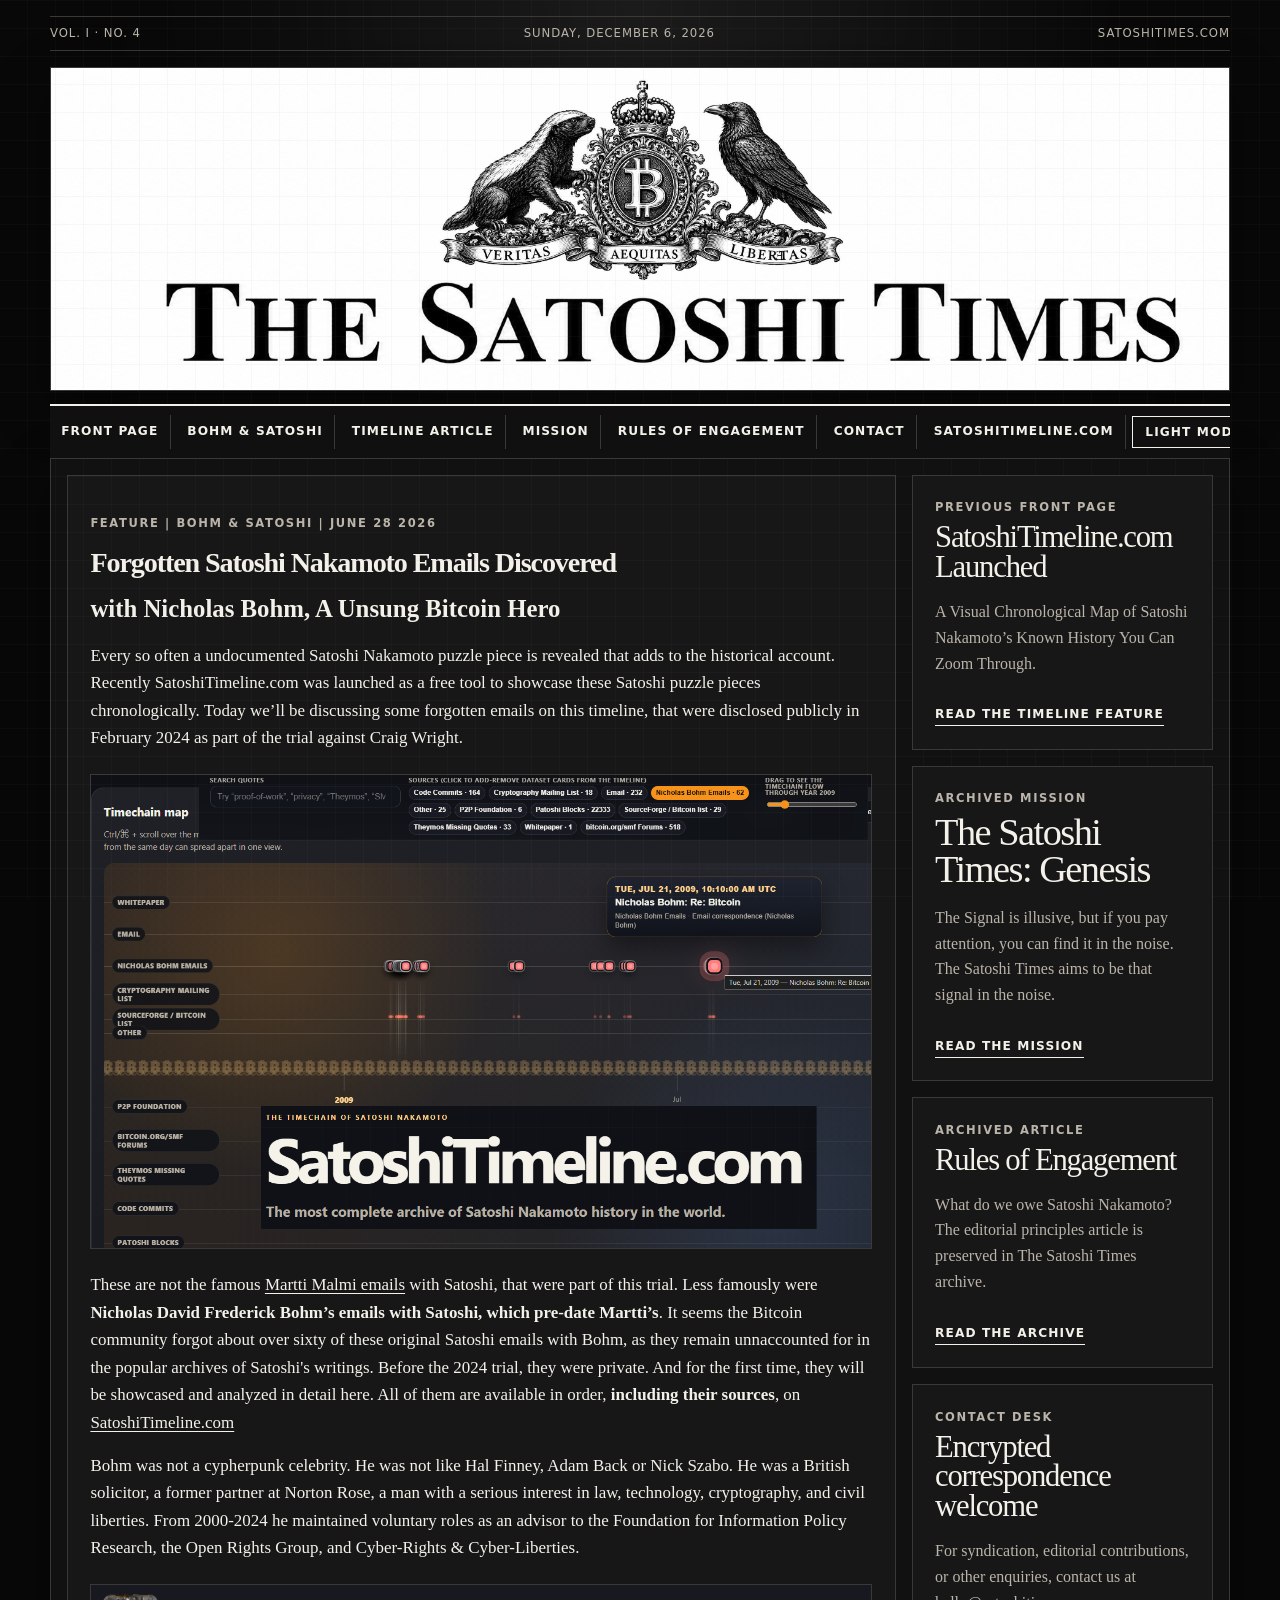
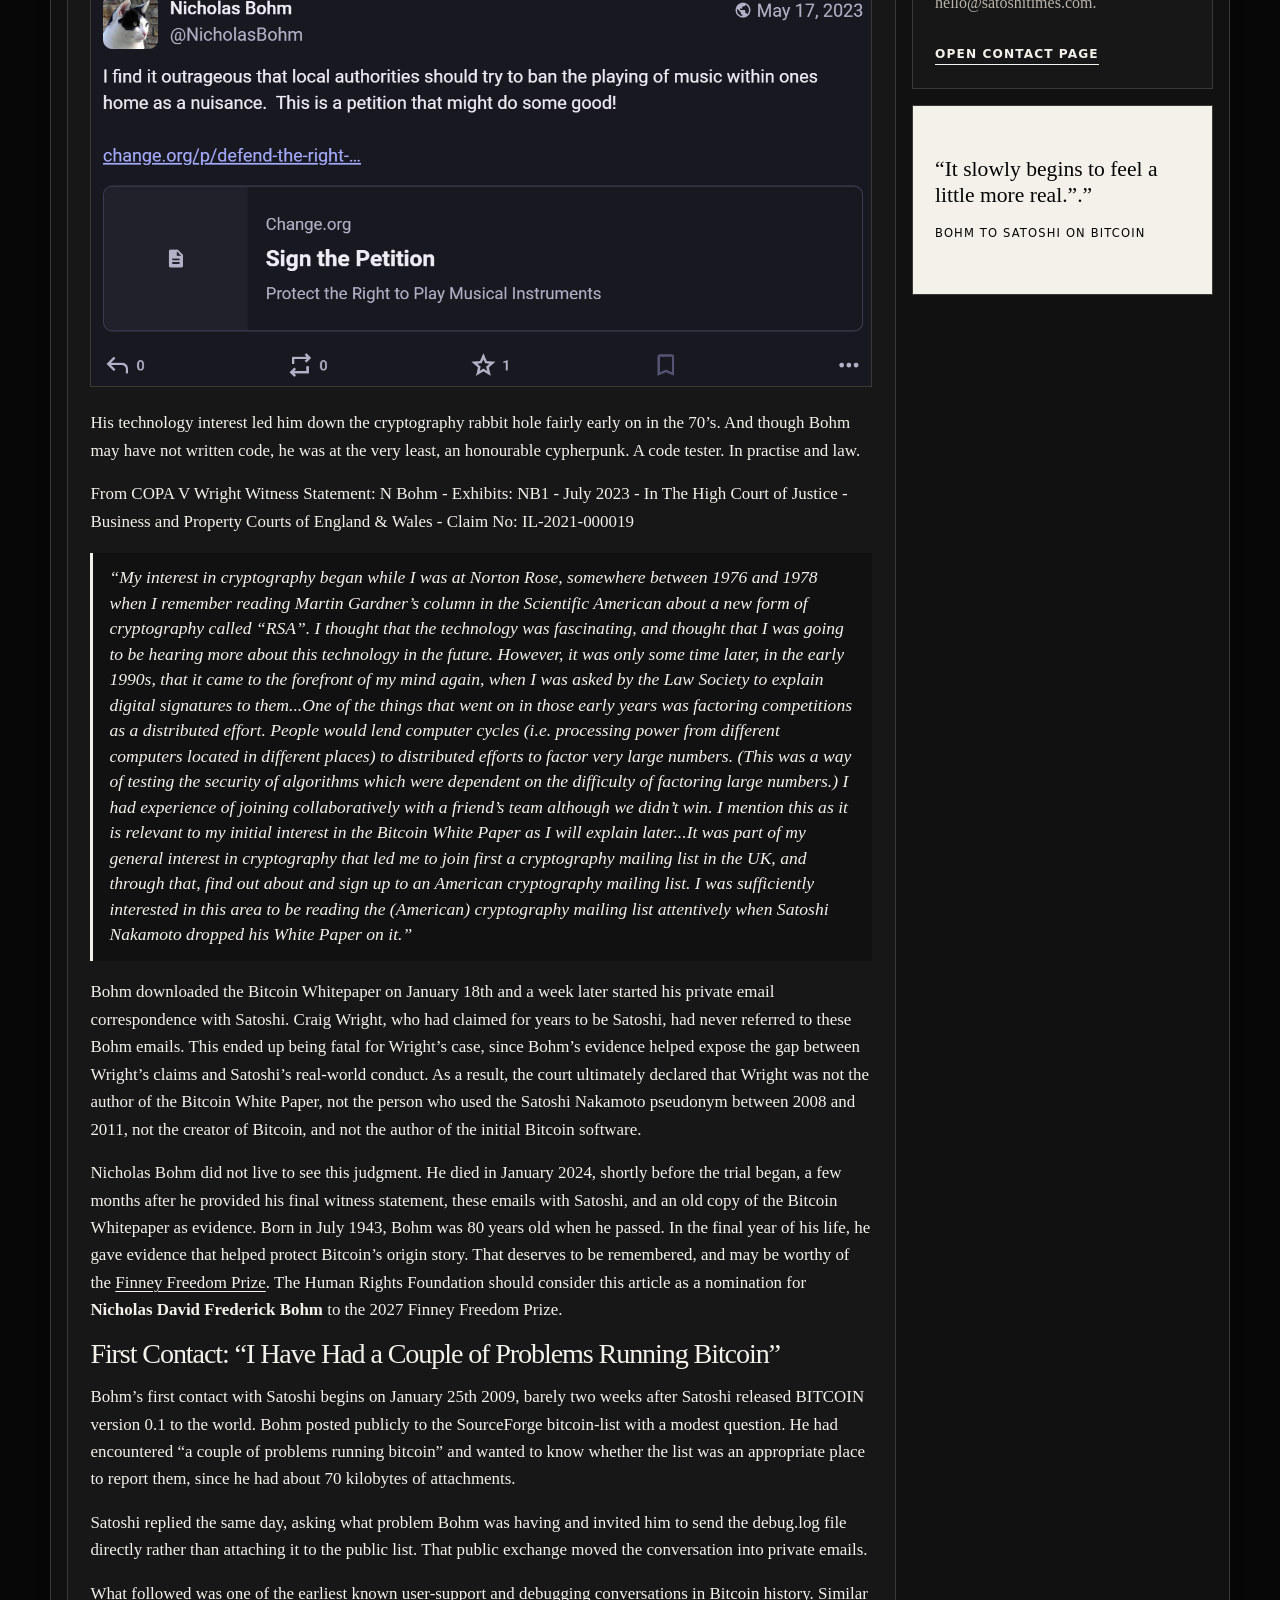
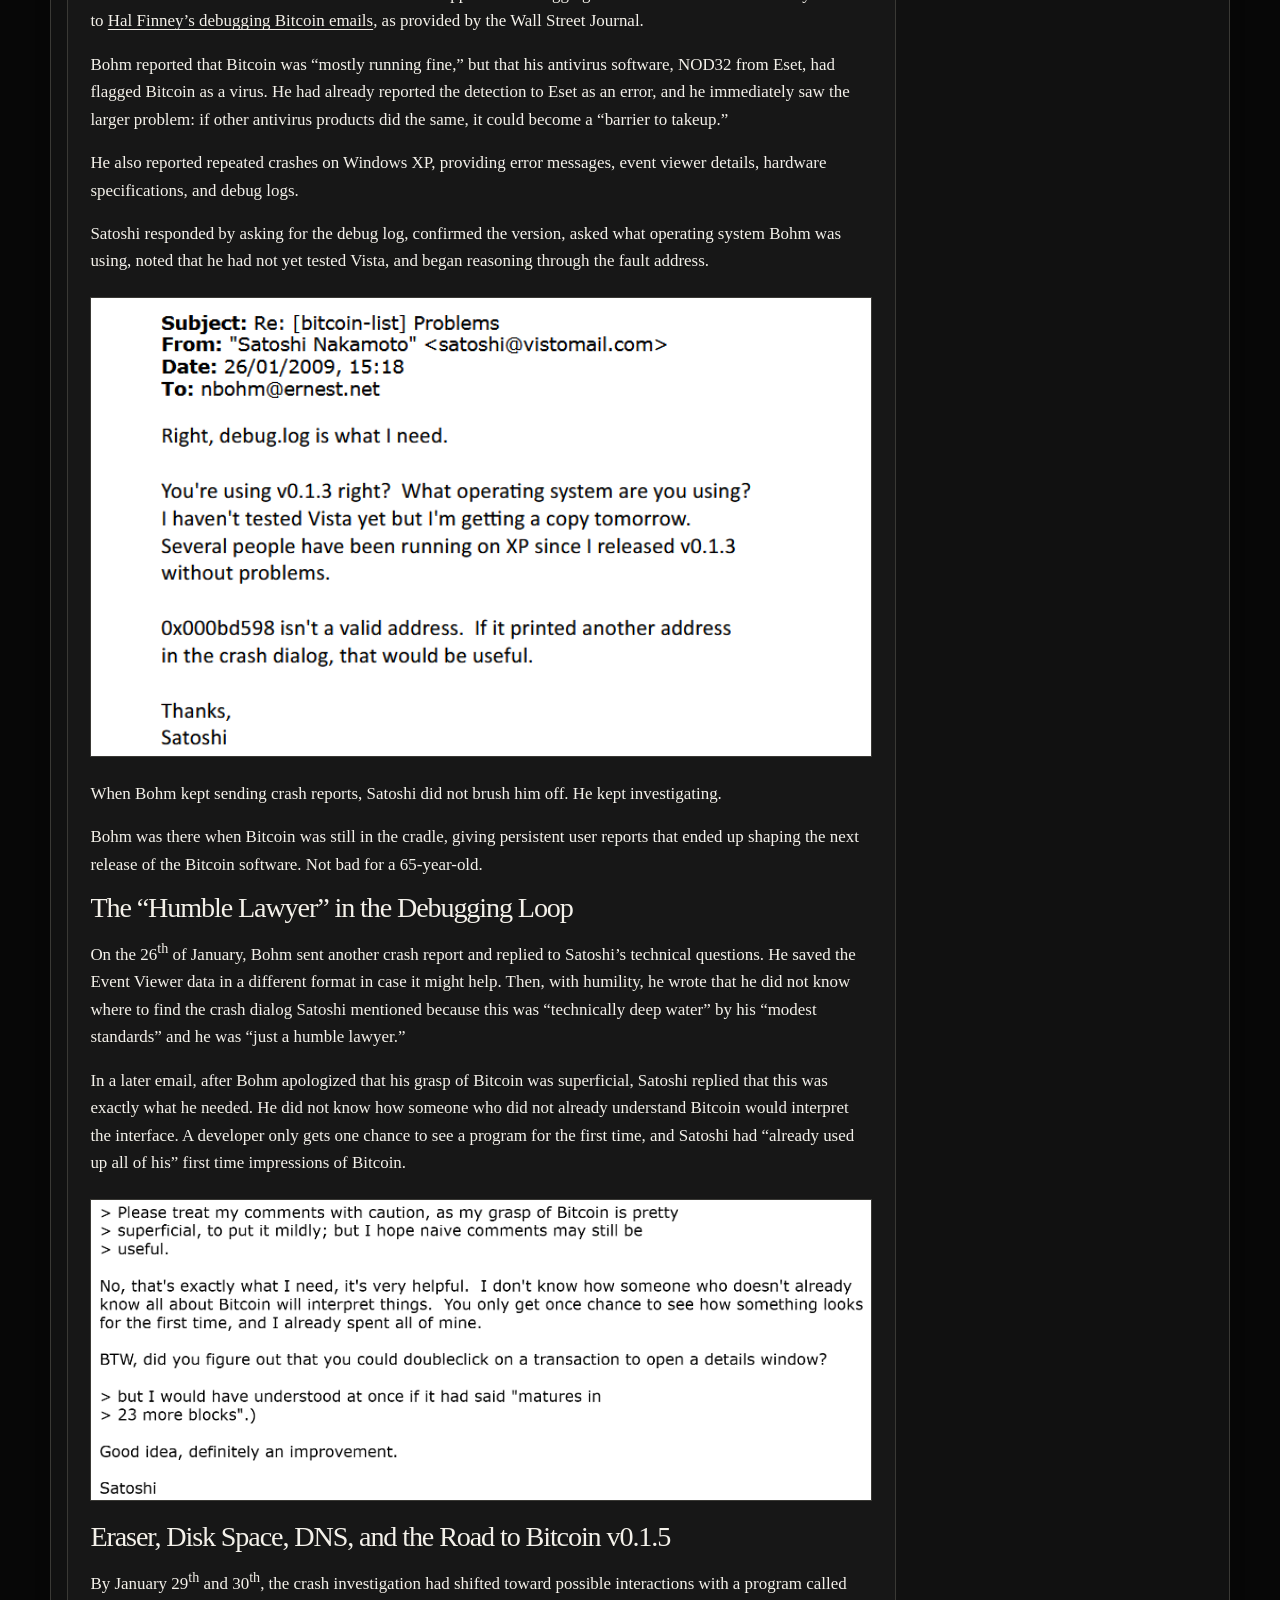
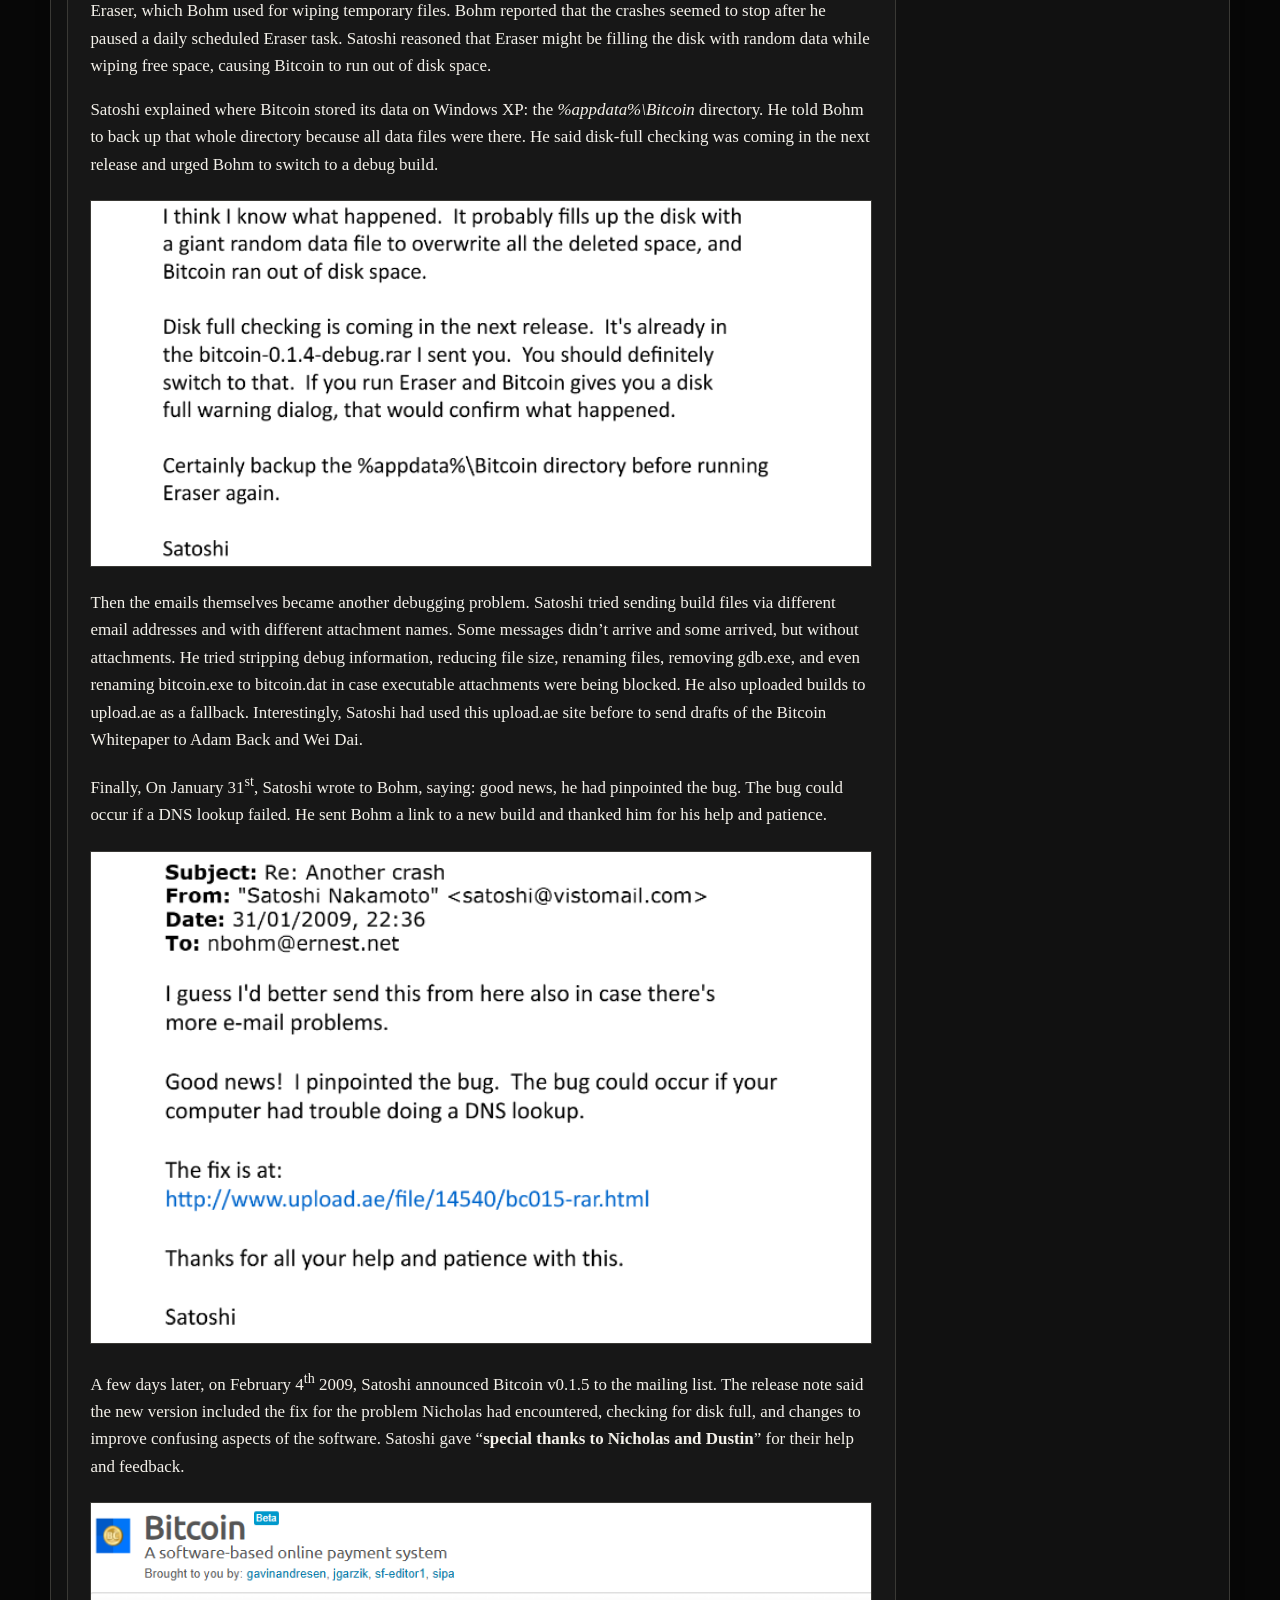
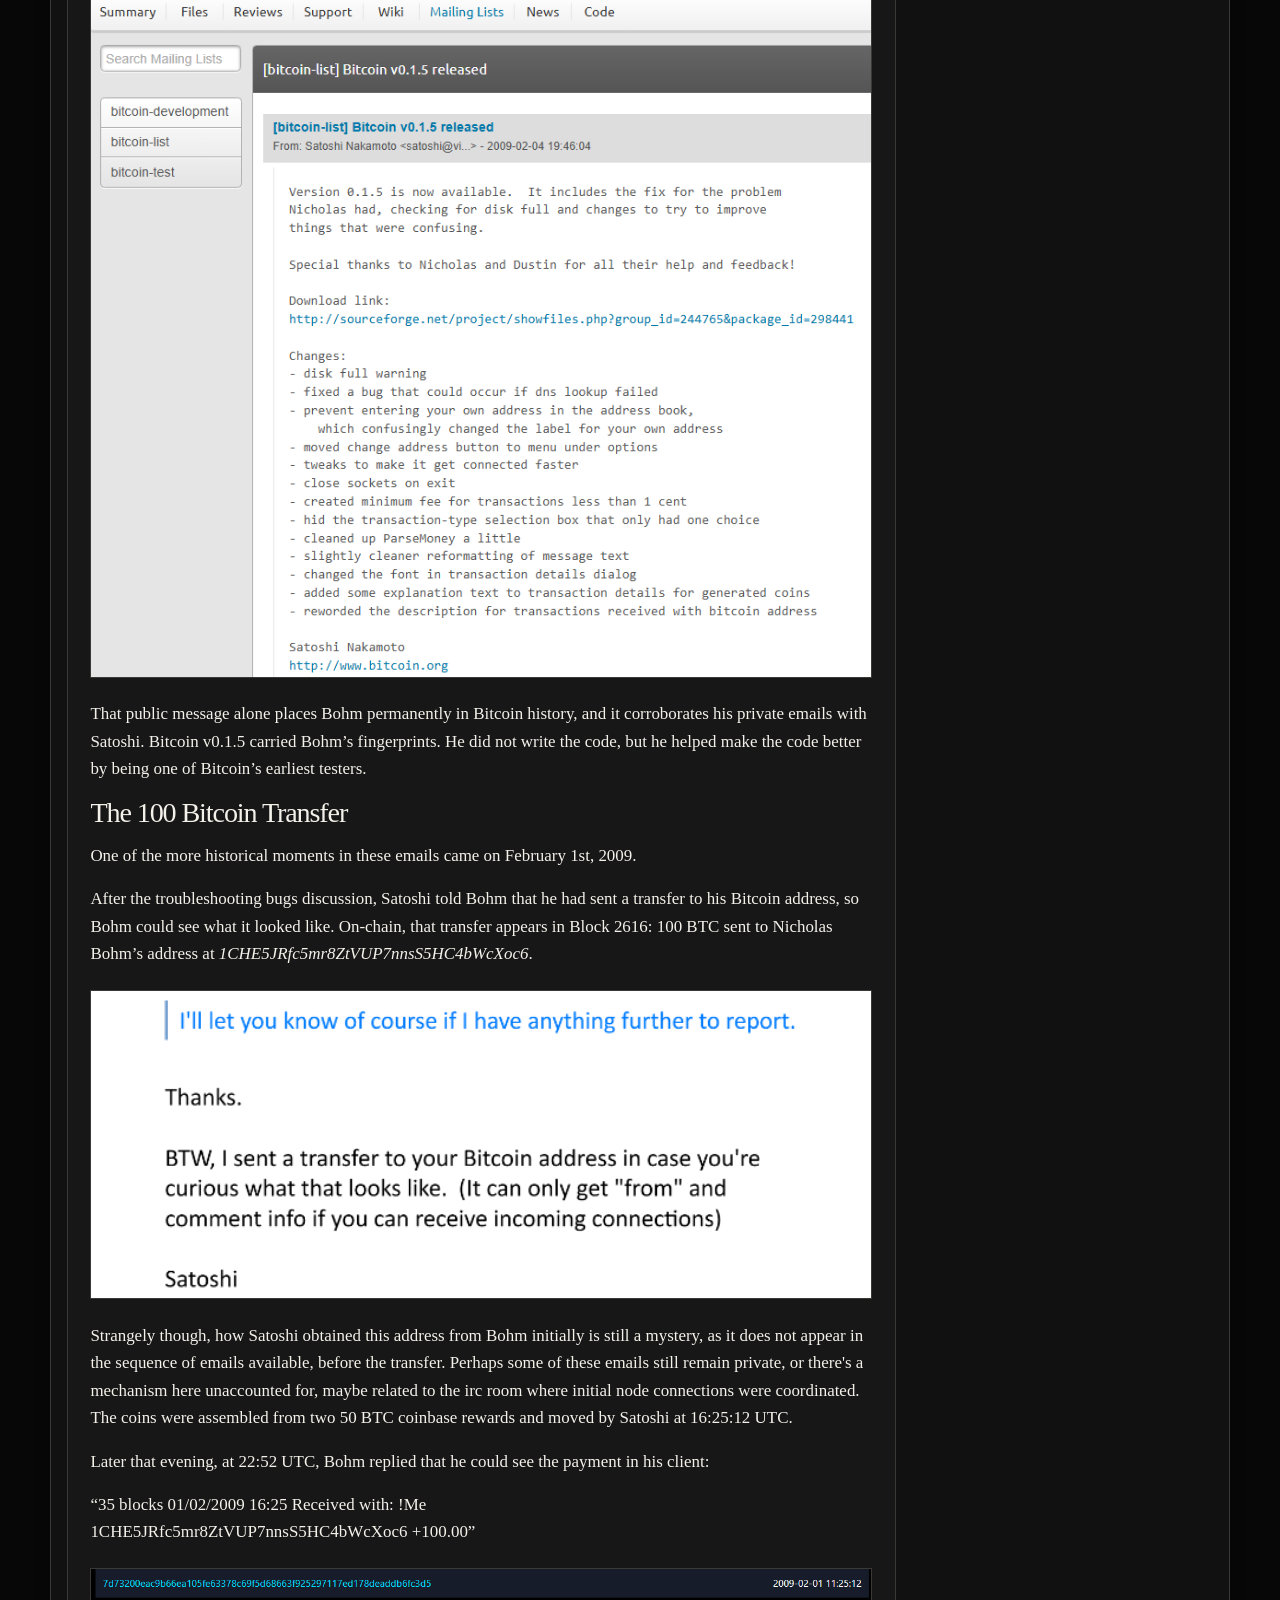
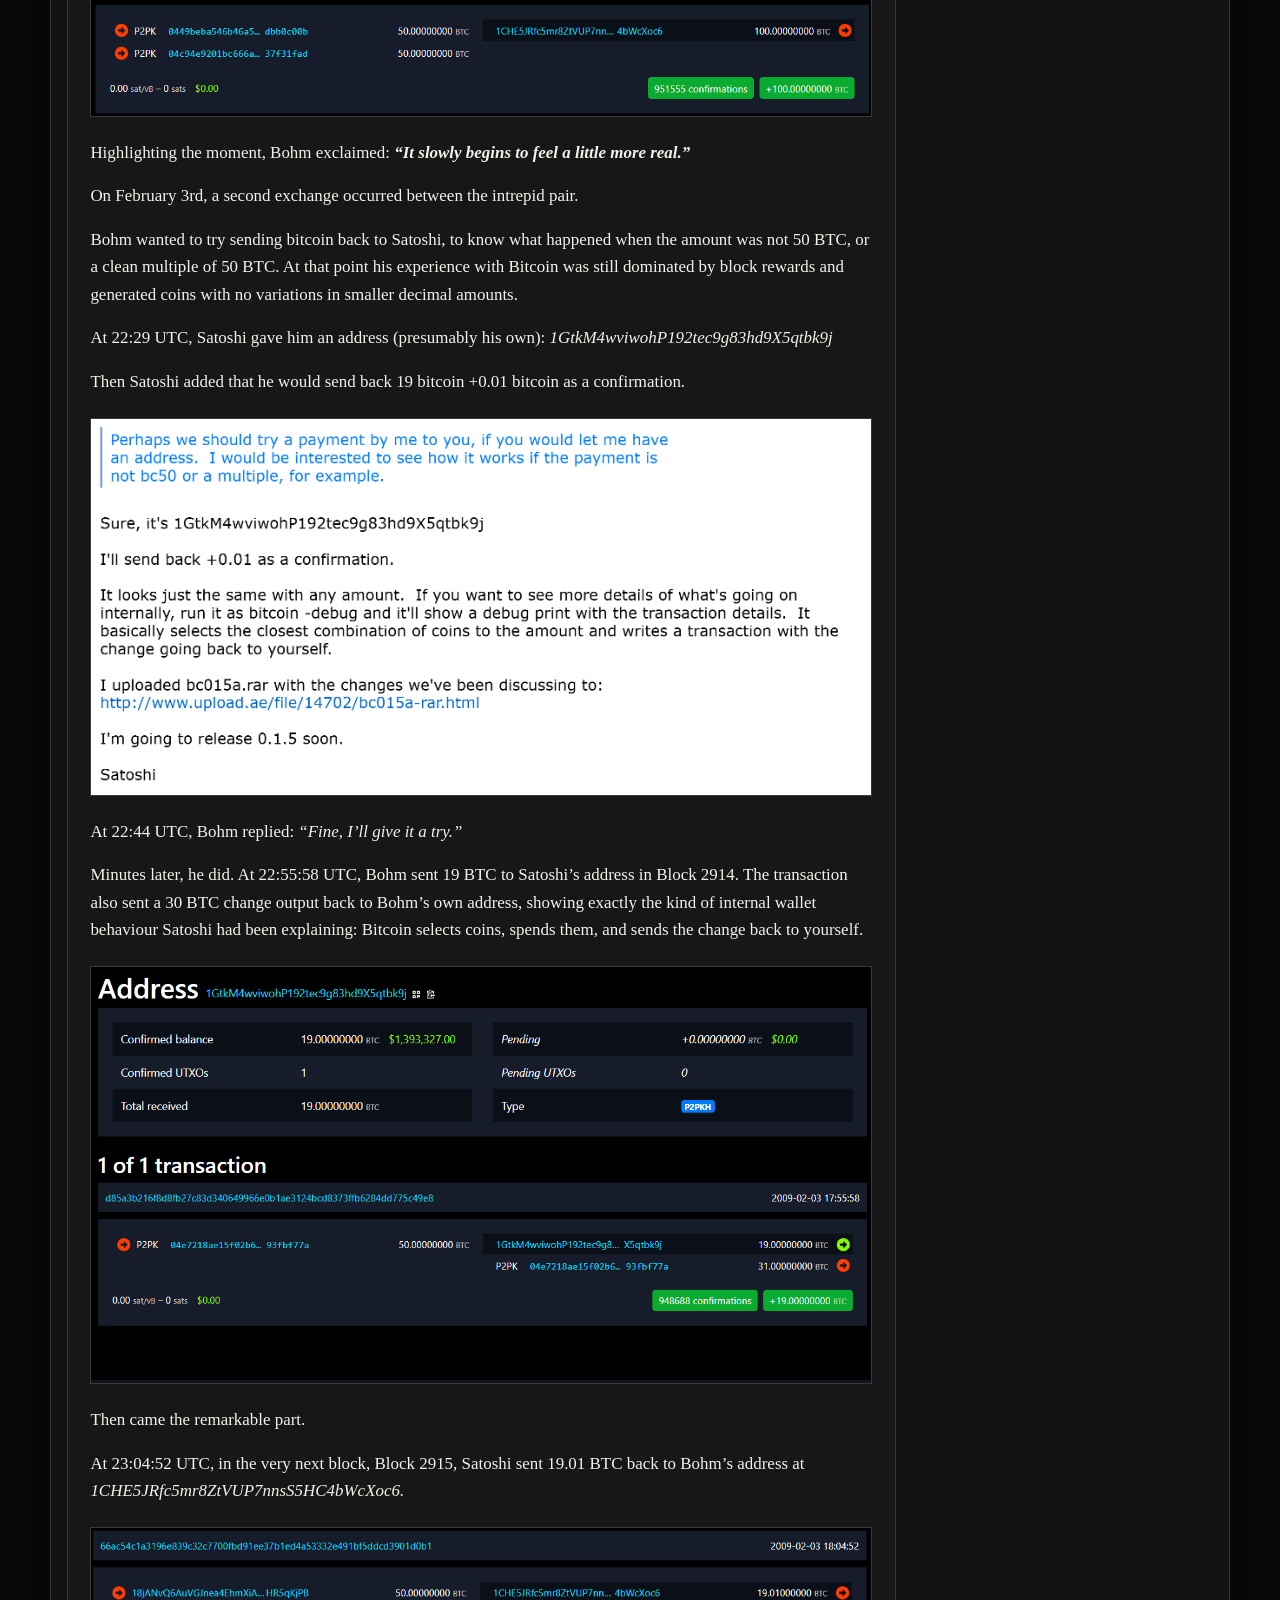
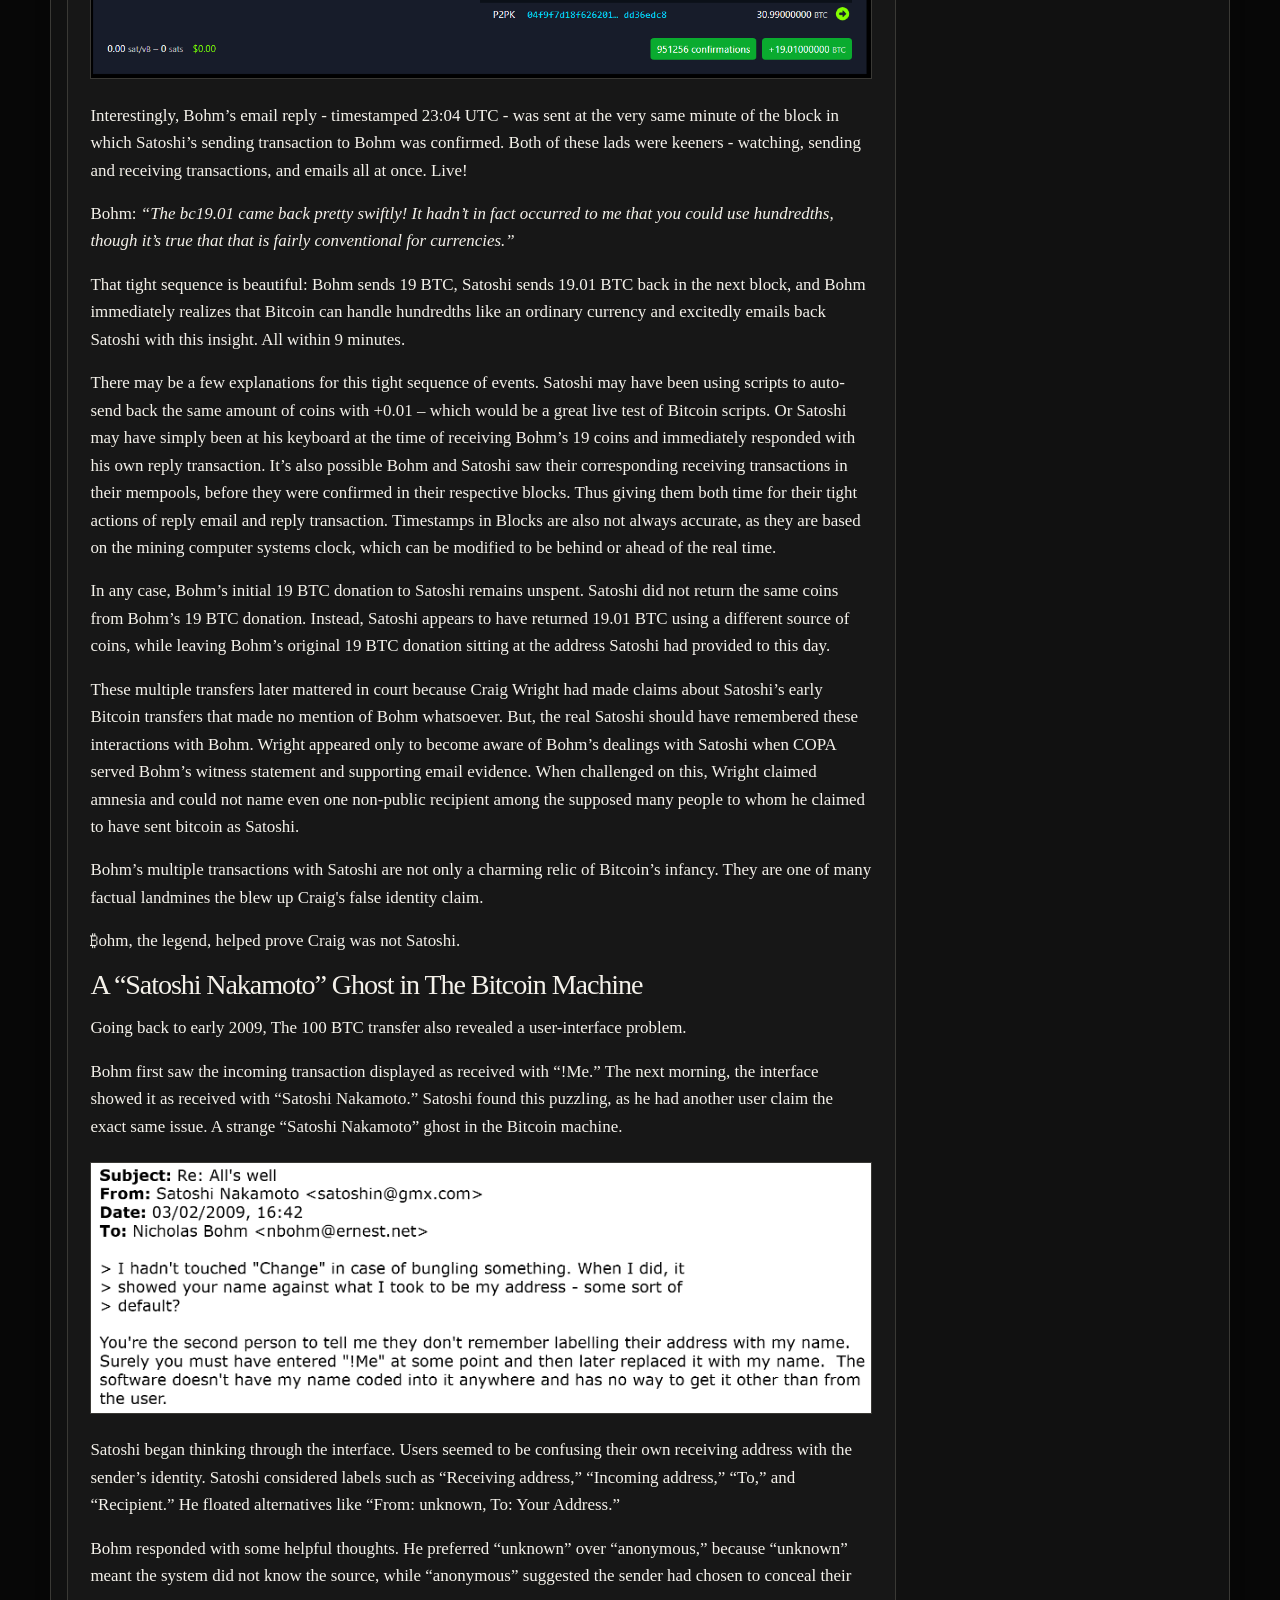
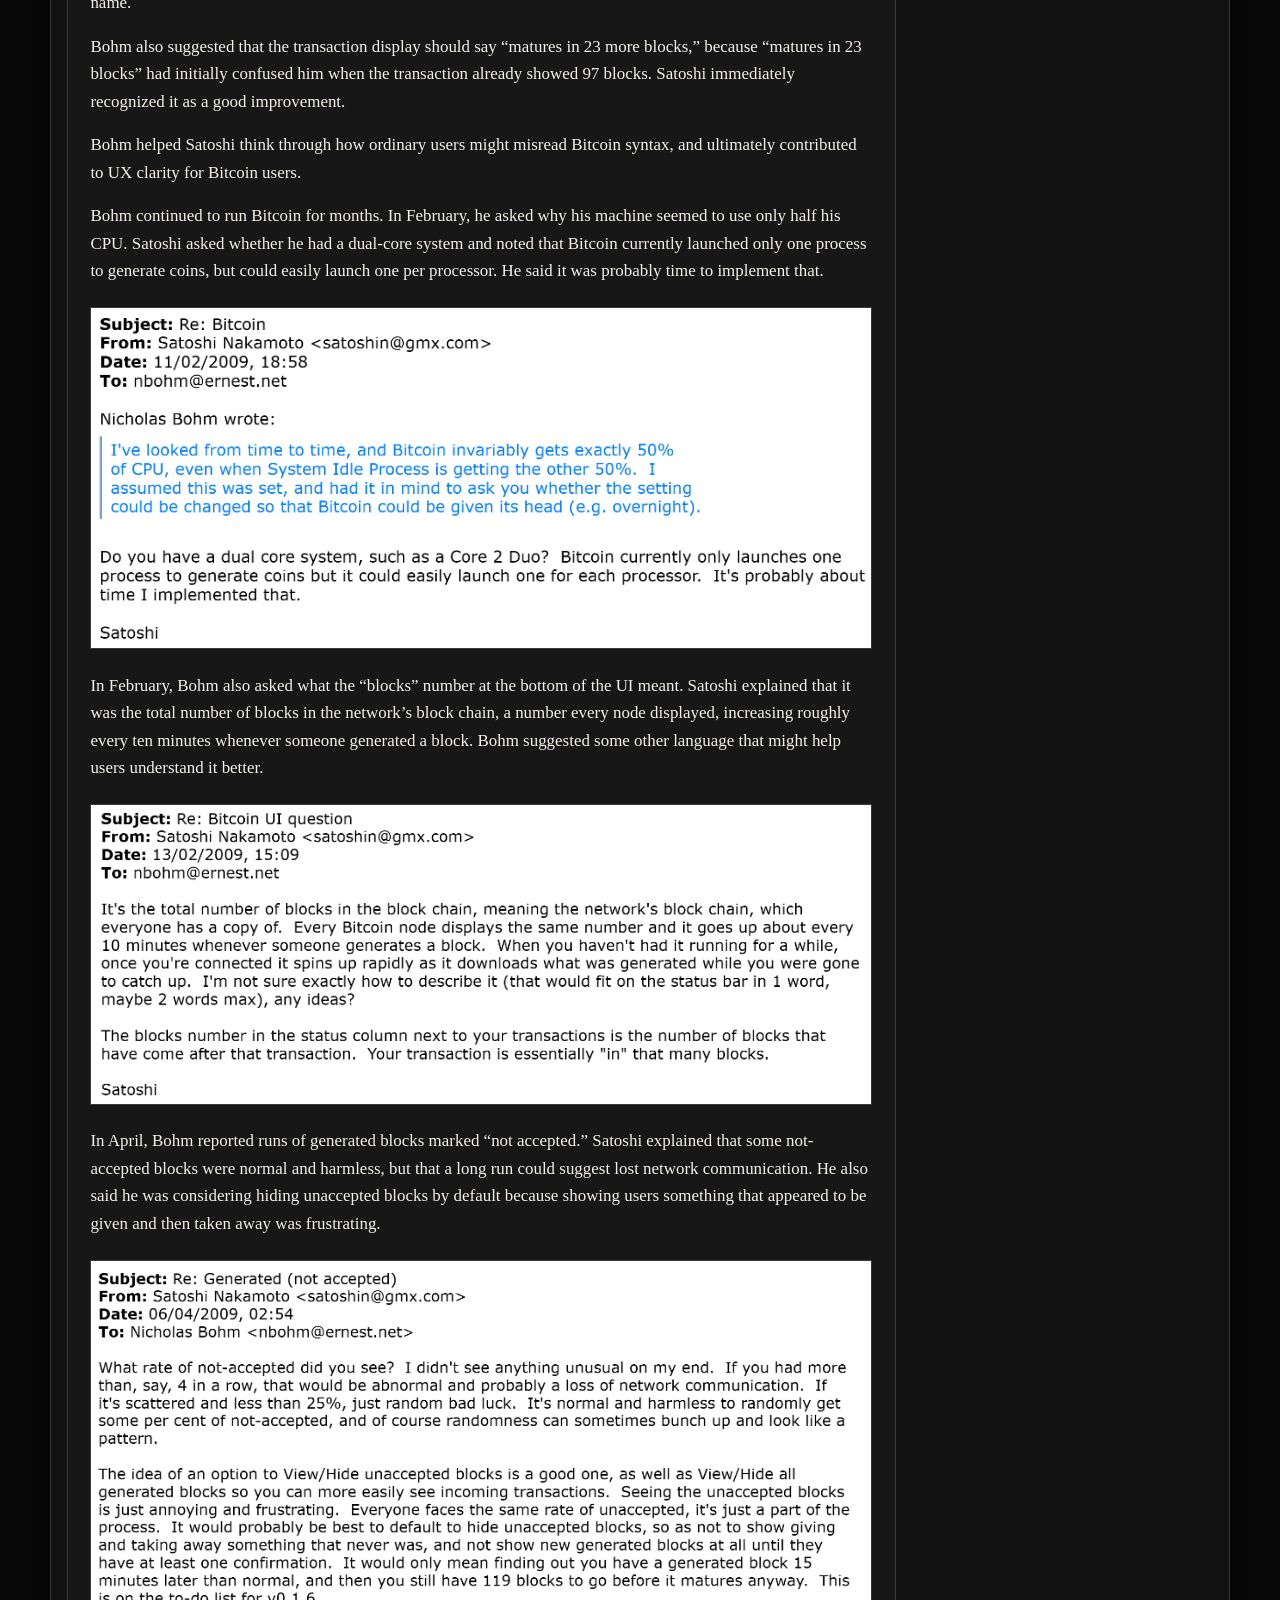
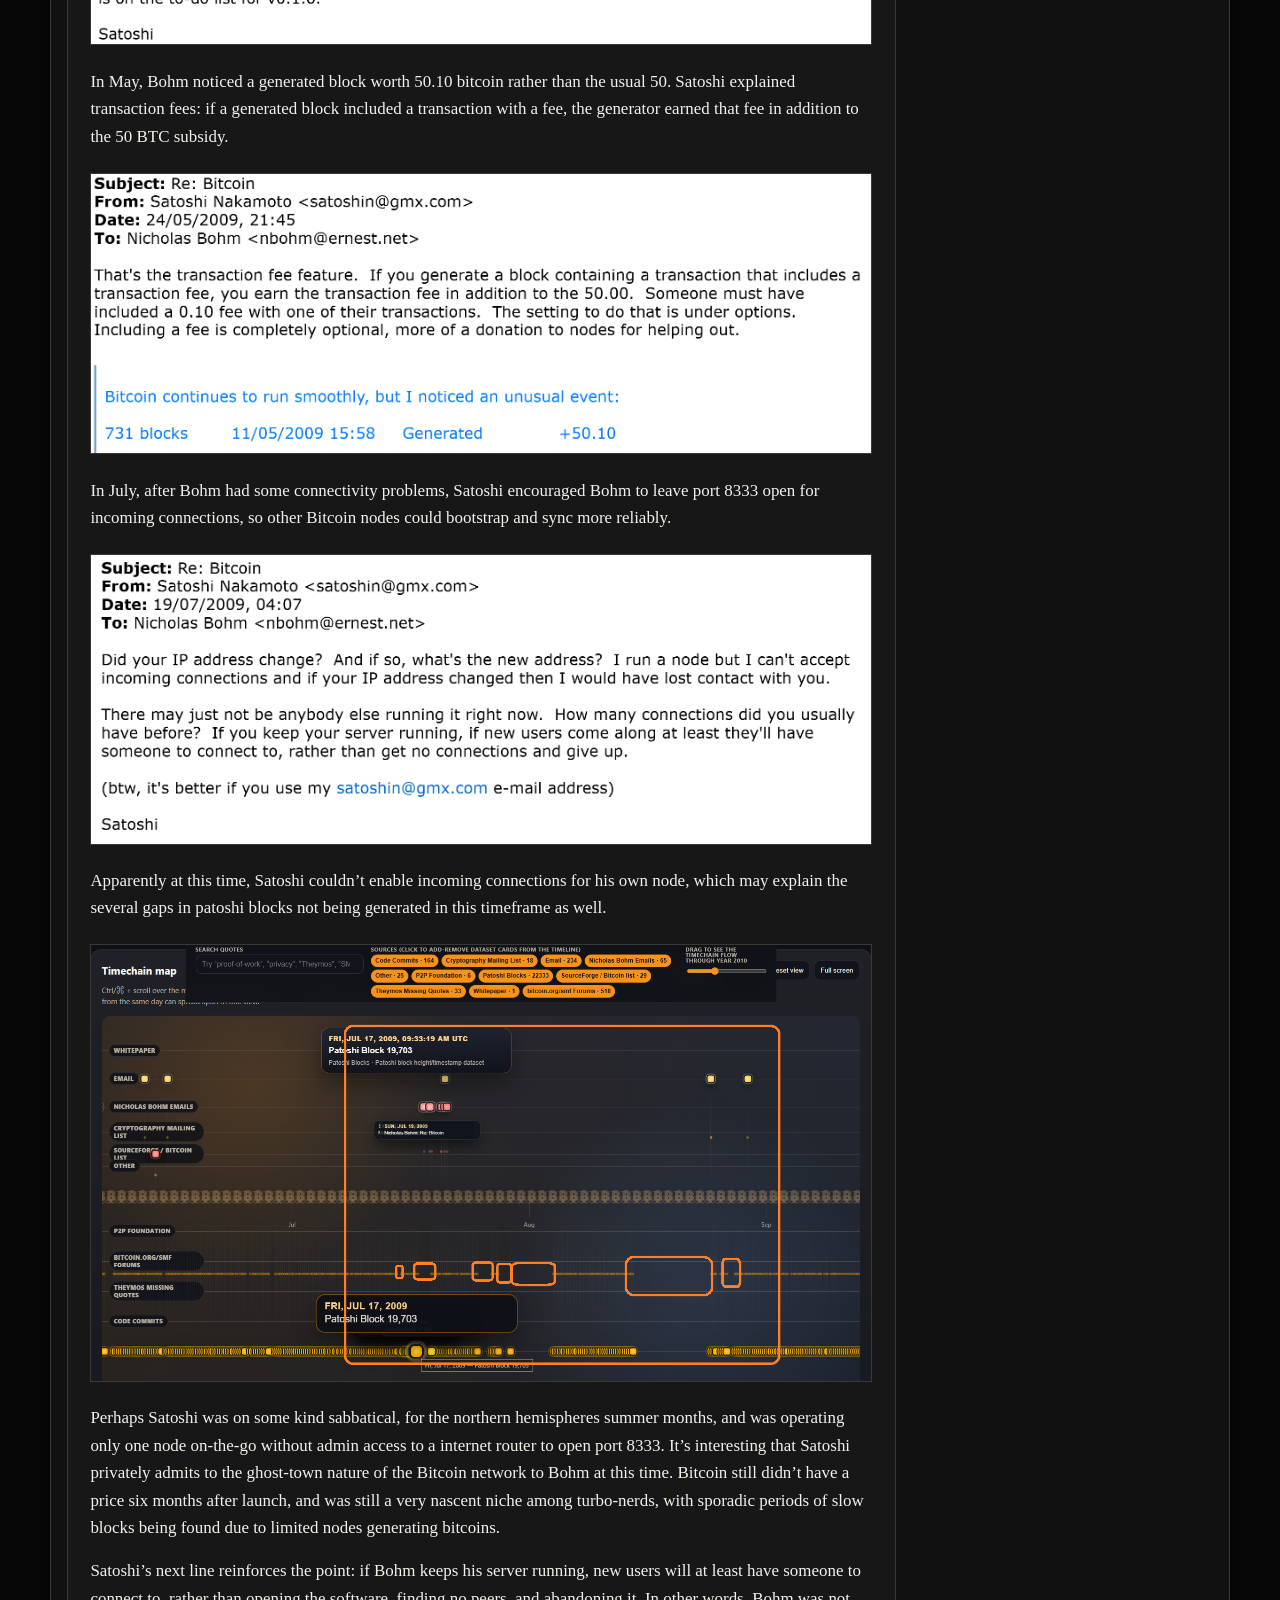
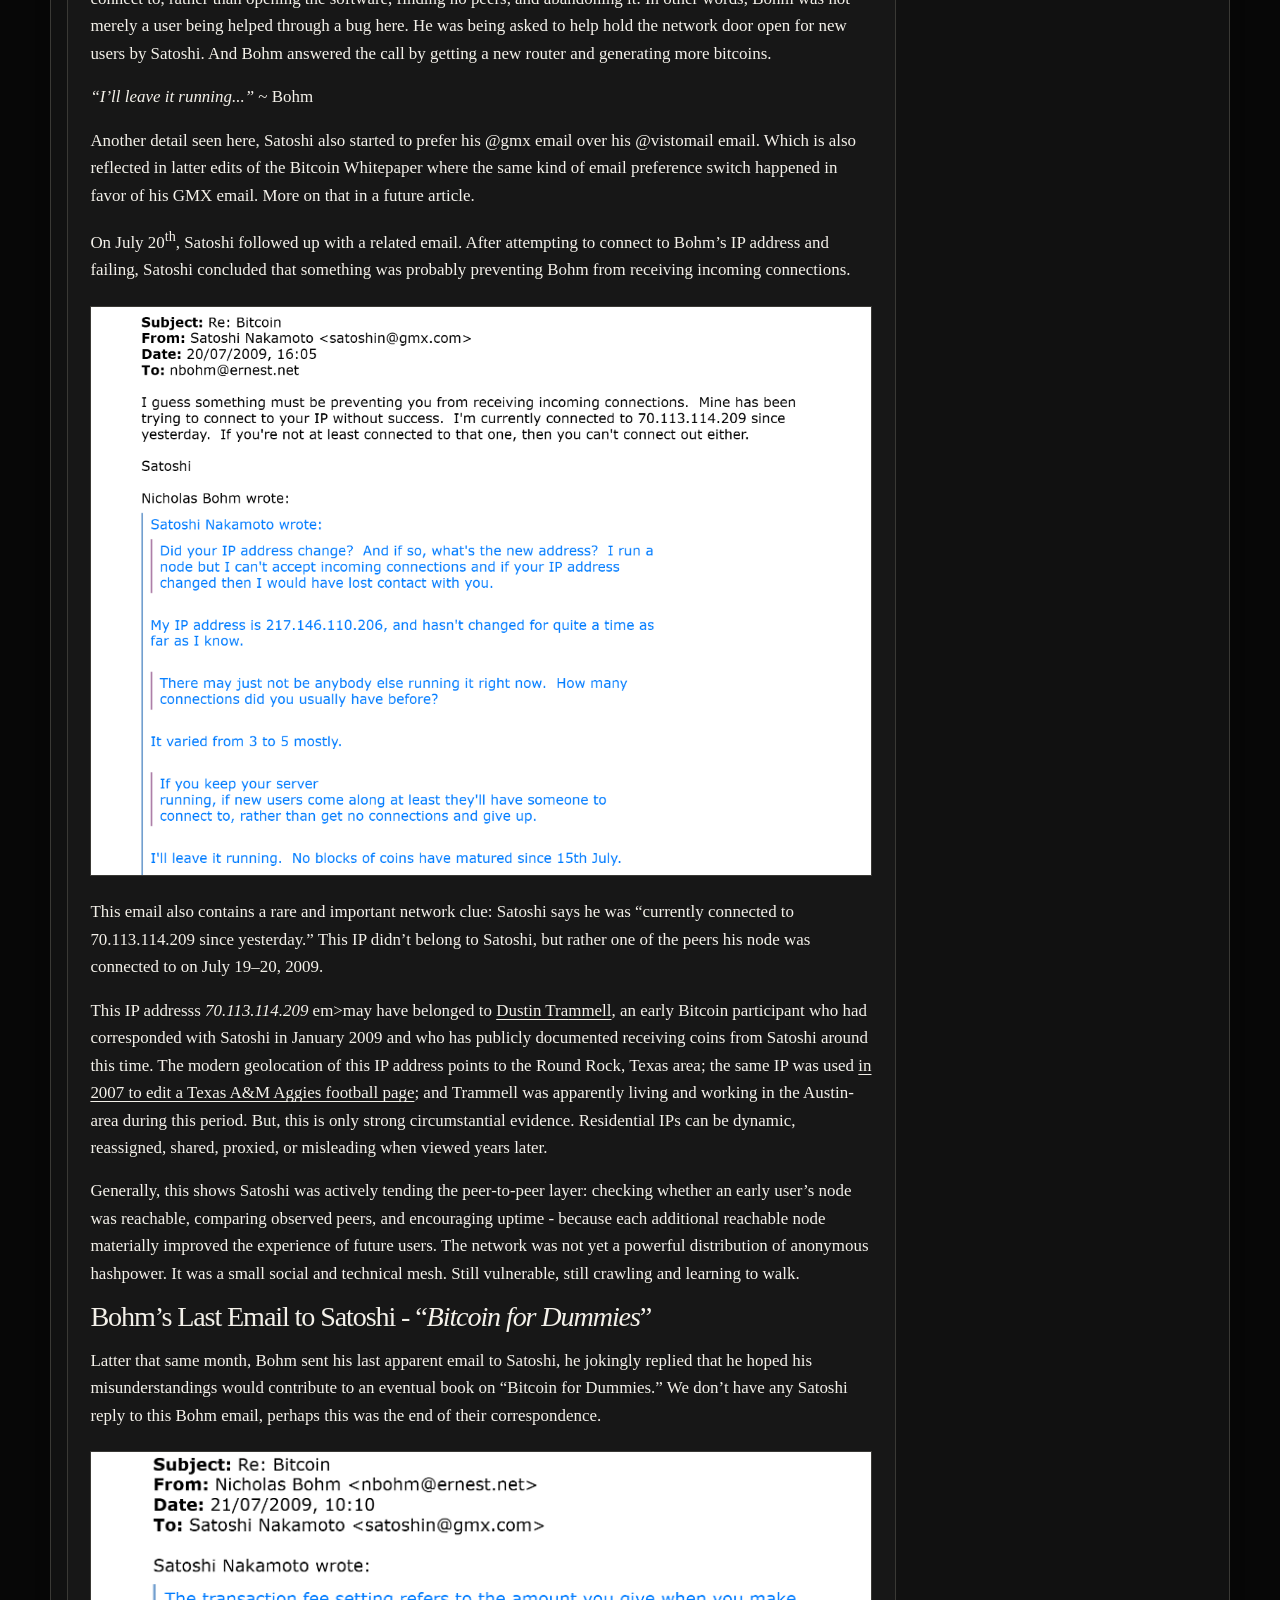
==== commit 9cb370f1: "Update index.html" ====
--- a/index.html
+++ b/index.html
@@ -48,14 +48,14 @@
         <figure class="article-figure">
           <img alt="Bohm and Satoshi article image 1" loading="lazy" src="assets/bohm/bohm-satoshi-01.png"/>
         </figure>
-        <p>These are not the famous Martti Malmi <a href="https://mmalmi.github.io/satoshi/" rel="noopener" target="_blank"> emails</a> with
+        <p>These are not the famous <a href="https://mmalmi.github.io/satoshi/" rel="noopener" target="_blank"> Martti Malmi emails</a> with
 Satoshi, that were part of this trial. Less
 famously were <strong>Nicholas David Frederick Bohm’s emails with
 Satoshi, which pre-date Martti’s</strong>. It seems the Bitcoin
 community forgot about over sixty of these original Satoshi emails with
 Bohm, as they remain unnaccounted for in the popular archives of Satoshi's writings. Before the 2024 trial, they were private. And for the first time,
 they will be showcased and analyzed in detail here. All of them are
-available in order, including their sources, on <a href="https://SatoshiTimeline.com/" rel="noopener" target="_blank">SatoshiTimeline.com</a></p>
+available in order, <b>including their sources</b>, on <a href="https://SatoshiTimeline.com/" rel="noopener" target="_blank">SatoshiTimeline.com</a></p>
         <p>Bohm was not a cypherpunk celebrity. He was not like Hal Finney, Adam
 Back or Nick Szabo. He was a British solicitor, a former partner at
 Norton Rose, a man with a serious interest in law, technology,
@@ -447,7 +447,7 @@
           <img alt="Bohm and Satoshi article image 21" loading="lazy" src="assets/bohm/bohm-satoshi-21.png"/>
         </figure>
         <h3 id="why-the-bohm-evidence-hurt-craig-wrights-claim">Why the Bohm
-<strong>Evidence</strong> Hurt Craig Wright’s Claim</h3>
+Evidence Hurt Craig Wright’s Claim</h3>
         <p>In the COPA v Wright trial, COPA’s position was that Wright’s claim
 was false, supported by forged documents and shifting stories. The court
 agreed, finding that Wright had lied extensively and repeatedly.</p>
@@ -469,8 +469,8 @@
 released on October 31<sup>st</sup> 2008 being the first. If we believe
 the meta data of Bohm’s whitepaper version two, it was created on
 November 11<sup>th</sup> 2008, a week and a half after the first
-versions release. Satoshi may have made some revisions after receiving
-feedback on the cryptography mailing list in November 2008. </p>
+versions release. Satoshi may have made some revisions after receiving critical
+feedback on the cryptography mailing list. </p>
         <p>Bohm’s evidence did two things: it showcased the real Satoshi’s
 conduct, and it supplied a contemporaneous Whitepaper artifact against
 which Craig’s claims were tested and found wanting.</p>
@@ -493,7 +493,7 @@
 preserved his emails with Satoshi AND kept them private, up until the
 point where it really mattered for them to be public. In court! </p>
         <p>Talk about attorney client confidentiality. One could make the case
-Bohm was Satoshi Nakamoto’s first pro-bono lawyer. Though I’m sure Bohm,
+Bohm was Satoshi Nakamoto’s first pro-bono lawyer. Though I’m sure Bohm
 got some coins out of the deal. </p>
         <p>In 2009, Bohm helped Satoshi debug Bitcoin. In 2024, his evidence
 helped protect Satoshi’s legacy.</p>
@@ -561,7 +561,7 @@
 
   <footer class="site-footer">
     <p><strong>The Satoshi Times</strong> · Veritas Aequitas LiberƎtas</p>
-    <p><a href="bohm/">Bohm &amp; Satoshi</a> · <a href="timeline/">Timeline Article</a> · <a href="contact/">Contact</a> · <a href="mailto:hello@satoshitimes.com">hello@satoshitimes.com</a></p>
+    <p><a href="contact/">Contact</a> · <a href="mailto:hello@satoshitimes.com">hello@satoshitimes.com</a></p>
     <p>© 2026 The Satoshi Times</p>
   </footer>
 
